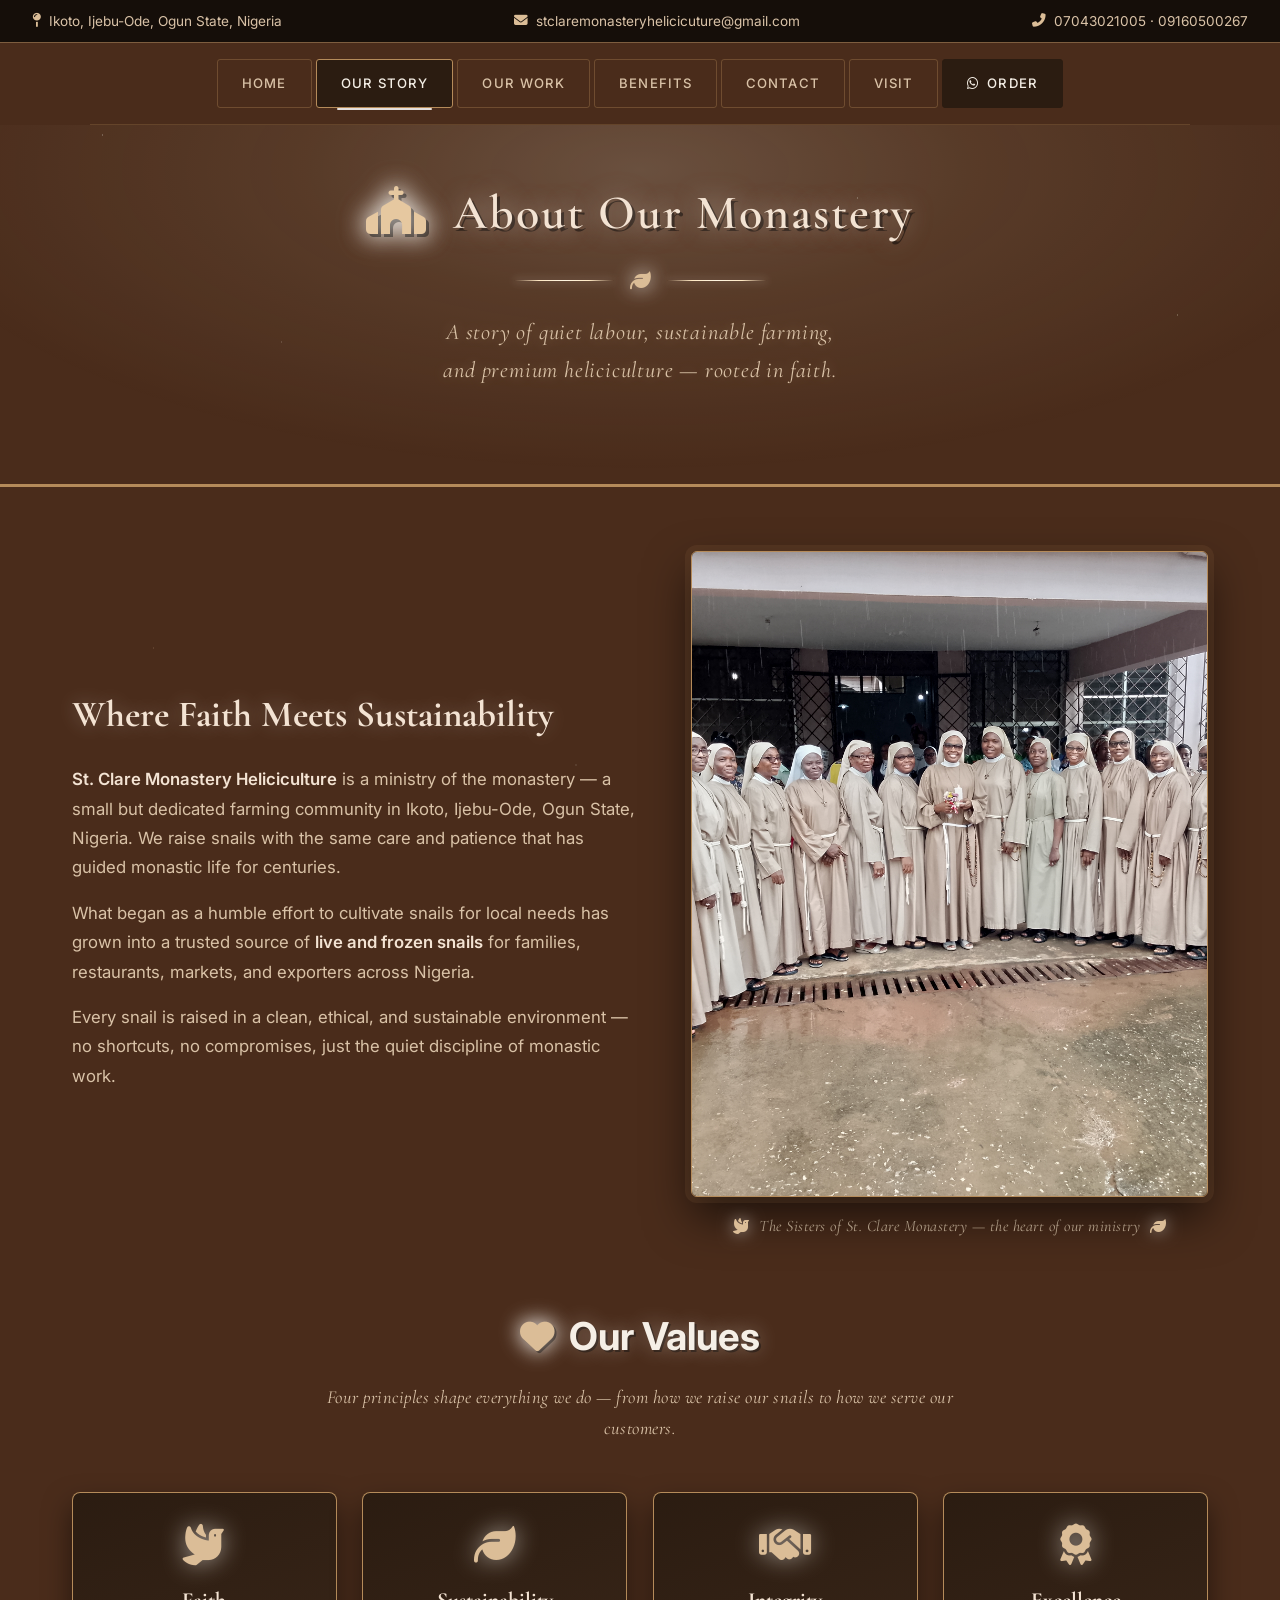
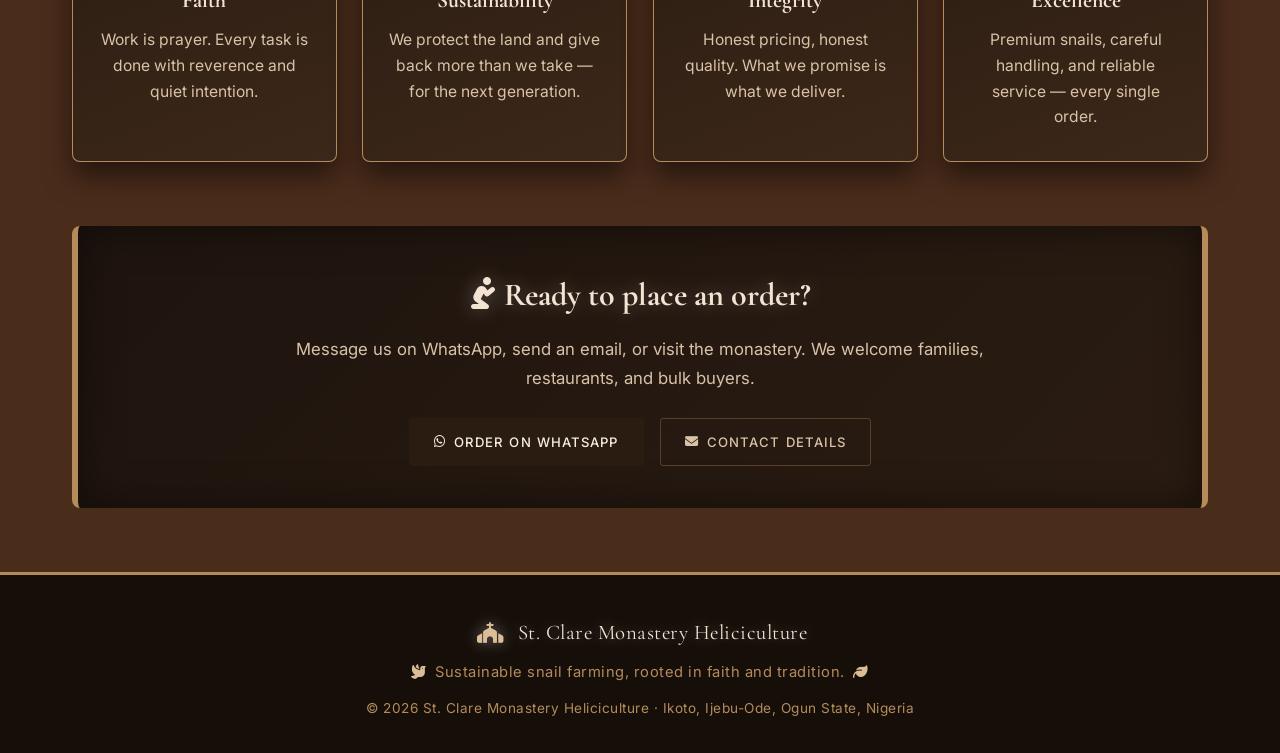
==== about.html @ e2cf2885 "about.html" ====
<!DOCTYPE html>
<html lang="en">
<head>
  <meta charset="UTF-8" />
  <meta name="viewport" content="width=device-width, initial-scale=1.0" />
  <meta name="description" content="About St. Clare Monastery Heliciculture — our story, mission, values, and sustainable snail farming in Ikoto, Ijebu-Ode, Nigeria." />
  <meta name="keywords" content="about St Clare Monastery, heliciculture story, snail farming Nigeria, sustainable snails, Ijebu-Ode" />
  <meta name="author" content="St. Clare Monastery Heliciculture" />
  <title>About Us | St. Clare Monastery Heliciculture</title>

  <link rel="preconnect" href="https://fonts.googleapis.com" />
  <link rel="preconnect" href="https://fonts.gstatic.com" crossorigin />
  <link href="https://fonts.googleapis.com/css2?family=Cormorant+Garamond:wght@400;500;600;700&family=Inter:wght@300;400;500;600&display=swap" rel="stylesheet" />
  <link rel="stylesheet" href="https://cdnjs.cloudflare.com/ajax/libs/font-awesome/6.5.1/css/all.min.css" />
  <link rel="icon" type="image/png" href="st. clare monastery heliciculture.png" />
  <link rel="stylesheet" href="style.css" />
</head>
<body>

  <div class="top-bar">
    <span><i class="fas fa-map-pin"></i> Ikoto, Ijebu-Ode, Ogun State, Nigeria</span>
    <span><i class="fas fa-envelope"></i> stclaremonasteryhelicicuture@gmail.com</span>
    <span><i class="fas fa-phone-alt"></i> 07043021005 · 09160500267</span>
  </div>

  <nav class="jesuit-nav" aria-label="Primary navigation">
    <a href="index.html" class="jesuit-btn">Home</a>
    <a href="about.html" class="jesuit-btn">Our Story</a>
    <a href="gallery.html" class="jesuit-btn">Our Work</a>
    <a href="benefits.html" class="jesuit-btn">Benefits</a>
    <a href="index.html#contact" class="jesuit-btn">Contact</a>
    <a href="index.html#location" class="jesuit-btn">Visit</a>
    <a href="https://wa.me/2347043021005?text=Hello%20St.%20Clare%20Monastery%2C%20I%20would%20like%20to%20order."
       class="jesuit-btn jesuit-btn-primary"
       target="_blank"
       rel="noopener noreferrer">
      <i class="fab fa-whatsapp"></i> Order
    </a>
  </nav>

  <header class="hero" style="padding: 3rem 2rem 3.5rem;">
    <h1 style="font-family: 'Cormorant Garamond', serif; font-size: clamp(2rem, 4.5vw, 3rem); font-weight: 600; letter-spacing: 2px; color: var(--cream-bright); text-shadow: 0 0 25px rgba(255, 253, 248, 0.5), 3px 3px 0 rgba(0,0,0,0.5); margin-bottom: 0.6rem;">
      <i class="fas fa-church" style="color: var(--gold-pale); margin-right: 12px; filter: drop-shadow(0 0 12px rgba(255,253,248,0.8));"></i>
      About Our Monastery
    </h1>

    <div class="hero-divider">
      <span class="line"></span>
      <i class="fas fa-leaf"></i>
      <span class="line"></span>
    </div>

    <p class="tagline">
      A story of quiet labour, sustainable farming,<br />
      and premium heliciculture — rooted in faith.
    </p>
  </header>

  <main class="container">

    <!-- ---------- INTRO WITH SISTERS PHOTO ---------- -->
    <section class="about-intro-section">
      <div>
        <h2 style="font-family: 'Cormorant Garamond', serif; font-size: clamp(1.7rem, 3vw, 2.3rem); color: var(--cream-bright); margin-bottom: 1.2rem; text-shadow: 0 0 20px rgba(255,253,248,0.3);">
          Where Faith Meets Sustainability
        </h2>

        <p style="font-size: 1.05rem; color: var(--cream-soft); margin-bottom: 1rem; line-height: 1.75;">
          <strong style="color: var(--cream-bright); font-weight: 600;">St. Clare Monastery Heliciculture</strong> is a ministry of the monastery — a small but dedicated farming community in Ikoto, Ijebu-Ode, Ogun State, Nigeria. We raise snails with the same care and patience that has guided monastic life for centuries.
        </p>

        <p style="font-size: 1.05rem; color: var(--cream-soft); margin-bottom: 1rem; line-height: 1.75;">
          What began as a humble effort to cultivate snails for local needs has grown into a trusted source of <strong style="color: var(--cream-bright); font-weight: 600;">live and frozen snails</strong> for families, restaurants, markets, and exporters across Nigeria.
        </p>

        <p style="font-size: 1.05rem; color: var(--cream-soft); margin-bottom: 1rem; line-height: 1.75;">
          Every snail is raised in a clean, ethical, and sustainable environment — no shortcuts, no compromises, just the quiet discipline of monastic work.
        </p>
      </div>

      <figure style="margin: 0;">
        <div class="sisters-portrait">
          <img
            src="picvalidityofsisters.jpg"
            alt="The Sisters of St. Clare Monastery Heliciculture"
            loading="lazy"
          />
        </div>

        <figcaption class="sisters-caption">
          <i class="fas fa-dove"></i>
          The Sisters of St. Clare Monastery — the heart of our ministry
          <i class="fas fa-leaf"></i>
        </figcaption>
      </figure>
    </section>

    <!-- ---------- VALUES ---------- -->
    <section>
      <h2 class="section-title"><i class="fas fa-heart"></i> Our Values</h2>
      <p class="section-subtitle">
        Four principles shape everything we do — from how we raise our snails to how we serve our customers.
      </p>

      <div class="about-values">
        <article class="value-card">
          <i class="fas fa-dove"></i>
          <h3>Faith</h3>
          <p>Work is prayer. Every task is done with reverence and quiet intention.</p>
        </article>

        <article class="value-card">
          <i class="fas fa-leaf"></i>
          <h3>Sustainability</h3>
          <p>We protect the land and give back more than we take — for the next generation.</p>
        </article>

        <article class="value-card">
          <i class="fas fa-handshake"></i>
          <h3>Integrity</h3>
          <p>Honest pricing, honest quality. What we promise is what we deliver.</p>
        </article>

        <article class="value-card">
          <i class="fas fa-award"></i>
          <h3>Excellence</h3>
          <p>Premium snails, careful handling, and reliable service — every single order.</p>
        </article>
      </div>
    </section>

    <!-- ---------- CLOSING BAND ---------- -->
    <section class="about-closing">
      <h2><i class="fas fa-pray"></i> Ready to place an order?</h2>
      <p>
        Message us on WhatsApp, send an email, or visit the monastery. We welcome families, restaurants, and bulk buyers.
      </p>

      <div class="btn-row">
        <a href="https://wa.me/2347043021005?text=Hello%20St.%20Clare%20Monastery%2C%20I%20would%20like%20to%20order."
           class="jesuit-btn jesuit-btn-primary"
           target="_blank"
           rel="noopener noreferrer">
          <i class="fab fa-whatsapp"></i> Order on WhatsApp
        </a>

        <a href="index.html#contact" class="jesuit-btn">
          <i class="fas fa-envelope"></i> Contact Details
        </a>
      </div>
    </section>

  </main>

  <footer class="footer">
    <div class="footer-brand">
      <i class="fas fa-church"></i> St. Clare Monastery Heliciculture
    </div>
    <p>
      <i class="fas fa-dove"></i>
      Sustainable snail farming, rooted in faith and tradition.
      <i class="fas fa-leaf"></i>
    </p>
    <p style="margin-top: 0.8rem; font-size: 0.85rem;">
      &copy; <span id="year"></span> St. Clare Monastery Heliciculture · Ikoto, Ijebu-Ode, Ogun State, Nigeria
    </p>
  </footer>

  <script src="script.js"></script>
</body>
</html>
---- style.css ----
/* =====================================================================
   ST. CLARE MONASTERY HELICICULTURE — STYLE.CSS
   Full stylesheet — V6 · Jesuit buttons + single-pattern logo glow
===================================================================== */

*,
*::before,
*::after {
  margin: 0;
  padding: 0;
  box-sizing: border-box;
}

:root {
  --brown-void:     #150e09;
  --brown-deepest:  #1e140e;
  --brown-deep:     #2b1c11;
  --brown-monastic: #4a2c1b;
  --brown-mid:      #3c281a;
  --brown-light:    #5e3a24;
  --brown-soft:     #7d5d3f;

  --gold-core:   #b58b5a;
  --gold-light:  #dbbd97;
  --gold-pale:   #e6c8a0;
  --gold-shine:  #ffe9c4;
  --gold-blaze:  #fff6e2;
  --gold-super:  #fffaf0;

  --cream:        #f5efe6;
  --cream-soft:   #d9c2a7;
  --cream-bright: #f3e3d3;

  --green-wa:       #1f3a1f;
  --green-wa-light: #b5e3b5;
}

html {
  scroll-behavior: smooth;
  background-color: var(--brown-monastic);
}

body {
  background-color: var(--brown-monastic);
  color: var(--cream);
  font-family: 'Inter', 'Segoe UI', system-ui, sans-serif;
  font-weight: 400;
  line-height: 1.7;
  min-height: 100vh;
  overflow-x: hidden;
  -webkit-font-smoothing: antialiased;
  position: relative;
}

/* =====================================================================
   1. BACKGROUND — STATIC
===================================================================== */
body::before {
  content: "";
  position: fixed;
  inset: 0;
  z-index: -3;
  pointer-events: none;
  background-color: var(--brown-monastic);
  background-image:
    radial-gradient(circle at 15% 20%, rgba(255, 250, 240, 0.10) 0%, transparent 42%),
    radial-gradient(circle at 85% 15%, rgba(255, 233, 196, 0.08) 0%, transparent 45%),
    radial-gradient(circle at 80% 85%, rgba(255, 250, 240, 0.09) 0%, transparent 45%),
    radial-gradient(circle at 20% 85%, rgba(230, 200, 160, 0.08) 0%, transparent 48%);
}

body::after {
  content: "";
  position: fixed;
  inset: 0;
  z-index: -2;
  pointer-events: none;
  background: radial-gradient(ellipse at 50% 25%, rgba(255, 246, 226, 0.10) 0%, transparent 55%);
}

.hero::before {
  content: "";
  position: fixed;
  inset: 0;
  z-index: -1;
  pointer-events: none;
  background-image:
    radial-gradient(1.5px 1.5px at 8% 15%,   rgba(255, 253, 248, 0.7) 0%, transparent 55%),
    radial-gradient(1.3px 1.3px at 22% 38%, rgba(255, 246, 226, 0.6) 0%, transparent 55%),
    radial-gradient(1.5px 1.5px at 67% 22%,  rgba(255, 253, 248, 0.7) 0%, transparent 55%),
    radial-gradient(1.3px 1.3px at 82% 68%, rgba(255, 233, 196, 0.6) 0%, transparent 55%),
    radial-gradient(1.5px 1.5px at 45% 85%,  rgba(255, 253, 248, 0.7) 0%, transparent 55%),
    radial-gradient(1.3px 1.3px at 12% 72%, rgba(230, 200, 160, 0.6) 0%, transparent 55%),
    radial-gradient(1.5px 1.5px at 92% 35%, rgba(255, 246, 226, 0.7) 0%, transparent 55%),
    radial-gradient(1.3px 1.3px at 55% 55%, rgba(255, 253, 248, 0.7) 0%, transparent 55%);
  opacity: 0.85;
}

/* =====================================================================
   2. HERO
===================================================================== */
.hero {
  position: relative;
  padding: 4rem 2rem 5.5rem;
  text-align: center;
  border-bottom: 3px solid var(--gold-core);
  overflow: hidden;
  z-index: 1;
  isolation: isolate;
}

.hero::after {
  content: "";
  position: absolute;
  inset: -25% -12% 0;
  z-index: -1;
  background: radial-gradient(
    ellipse at 50% 30%,
    rgba(255, 246, 226, 0.18) 0%,
    rgba(255, 233, 196, 0.08) 30%,
    transparent 68%
  );
  pointer-events: none;
}

/* =====================================================================
   3. LOGO — SINGLE SYNCHRONIZED HALO
===================================================================== */
.hero-logo-wrap {
  position: relative;
  width: 280px;
  height: 280px;
  margin: 0 auto 2.2rem;
  display: flex;
  align-items: center;
  justify-content: center;
  isolation: isolate;
}

.hero-logo-wrap::before {
  content: "";
  position: absolute;
  inset: -55%;
  border-radius: 50%;
  background:
    radial-gradient(circle,
      rgba(255, 253, 248, 0.55) 0%,
      rgba(255, 246, 226, 0.35) 15%,
      rgba(255, 233, 196, 0.22) 30%,
      rgba(230, 200, 160, 0.13) 45%,
      transparent 75%);
  filter: blur(18px);
  z-index: 0;
  pointer-events: none;
}

.hero-logo-wrap::after {
  content: "";
  position: absolute;
  inset: -70%;
  border-radius: 50%;
  background:
    repeating-conic-gradient(
      from 0deg at 50% 50%,
      rgba(255, 253, 248, 0.00) 0deg,
      rgba(255, 253, 248, 0.00) 18deg,
      rgba(255, 253, 248, 0.40) 20deg,
      rgba(255, 246, 226, 0.45) 22deg,
      rgba(255, 253, 248, 0.40) 24deg,
      rgba(255, 253, 248, 0.00) 26deg,
      rgba(255, 253, 248, 0.00) 44deg
    );
  filter: blur(5px);
  opacity: 0.9;
  z-index: 0;
  pointer-events: none;
  animation: smoothRotate 30s linear infinite;
  transform-origin: 50% 50%;
  will-change: transform;
}

@keyframes smoothRotate {
  from { transform: rotate(0deg); }
  to   { transform: rotate(360deg); }
}

.hero-logo-wrap .halo-outer {
  position: absolute;
  inset: -100%;
  border-radius: 50%;
  background:
    radial-gradient(circle,
      transparent 55%,
      rgba(255, 246, 226, 0.15) 65%,
      rgba(255, 233, 196, 0.10) 75%,
      transparent 90%);
  filter: blur(14px);
  z-index: 0;
  pointer-events: none;
}

.hero-logo {
  position: relative;
  z-index: 3;
  width: 200px;
  height: 200px;
  object-fit: contain;
  background: var(--cream);
  border-radius: 50%;
  padding: 0.9rem;
  border: 4px solid var(--gold-light);
  box-shadow:
    0 0 0 8px rgba(181, 139, 90, 0.28),
    0 0 35px 6px rgba(255, 253, 248, 0.75),
    0 0 80px 18px rgba(255, 246, 226, 0.55),
    0 0 150px 40px rgba(255, 233, 196, 0.38),
    0 0 240px 70px rgba(219, 189, 151, 0.25),
    0 22px 55px rgba(0, 0, 0, 0.7);
  transition: transform 0.5s ease, box-shadow 0.5s ease;
}

.hero-logo-wrap:hover .hero-logo {
  transform: scale(1.04);
  box-shadow:
    0 0 0 10px rgba(181, 139, 90, 0.38),
    0 0 50px 10px rgba(255, 253, 248, 0.9),
    0 0 110px 26px rgba(255, 246, 226, 0.7),
    0 0 190px 50px rgba(255, 233, 196, 0.5),
    0 0 300px 90px rgba(219, 189, 151, 0.32),
    0 26px 60px rgba(0, 0, 0, 0.75);
}

.hero-logo-wrap .sparkle {
  position: absolute;
  width: 7px;
  height: 7px;
  border-radius: 50%;
  background: var(--gold-super);
  box-shadow:
    0 0 12px 4px rgba(255, 253, 248, 0.9),
    0 0 26px 10px rgba(255, 246, 226, 0.6);
  z-index: 4;
  pointer-events: none;
}

.hero-logo-wrap .sparkle:nth-child(2) { top: 4%;  left: 10%;  width: 8px; height: 8px; }
.hero-logo-wrap .sparkle:nth-child(3) { top: 8%;  right: 8%;  width: 6px; height: 6px; }
.hero-logo-wrap .sparkle:nth-child(4) { bottom: 6%; left: 12%; width: 7px; height: 7px; }
.hero-logo-wrap .sparkle:nth-child(5) { bottom: 8%; right: 10%; width: 5px; height: 5px; }
.hero-logo-wrap .sparkle:nth-child(6) { top: 48%; left: -4%;  width: 5px; height: 5px; }
.hero-logo-wrap .sparkle:nth-child(7) { top: 48%; right: -4%; width: 6px; height: 6px; }

/* =====================================================================
   4. HERO TEXT
===================================================================== */
.hero h1 {
  position: relative;
  z-index: 3;
  font-family: 'Cormorant Garamond', 'Times New Roman', serif;
  font-size: clamp(2rem, 5vw, 3.4rem);
  font-weight: 600;
  letter-spacing: 2px;
  color: var(--cream-bright);
  text-shadow:
    0 0 25px rgba(255, 253, 248, 0.55),
    0 0 55px rgba(255, 233, 196, 0.35),
    3px 3px 0 rgba(0, 0, 0, 0.5);
  margin-bottom: 0.5rem;
}

.hero h1 i {
  color: var(--gold-pale);
  margin-right: 14px;
  filter: drop-shadow(0 0 12px rgba(255, 253, 248, 0.8));
}

.hero-divider {
  position: relative;
  z-index: 3;
  display: flex;
  align-items: center;
  justify-content: center;
  gap: 1rem;
  margin: 1rem 0 1.4rem;
  color: var(--gold-light);
}

.hero-divider .line {
  height: 1px;
  width: 100px;
  background: linear-gradient(to right, transparent, var(--gold-shine), var(--gold-blaze), var(--gold-shine), transparent);
  box-shadow: 0 0 8px rgba(255, 253, 248, 0.65);
}

.hero-divider i {
  font-size: 1.3rem;
  filter: drop-shadow(0 0 10px rgba(255, 253, 248, 0.9));
}

.hero .tagline {
  position: relative;
  z-index: 3;
  font-family: 'Cormorant Garamond', serif;
  font-style: italic;
  font-size: clamp(1.05rem, 2.3vw, 1.4rem);
  color: var(--cream-soft);
  max-width: 700px;
  margin: 0 auto 2.4rem;
  letter-spacing: 0.8px;
  text-shadow: 0 0 14px rgba(255, 233, 196, 0.3);
}

/* =====================================================================
   5. TOP BAR
===================================================================== */
.top-bar {
  background-color: var(--brown-void);
  border-bottom: 1px solid var(--brown-soft);
  padding: 0.6rem 2rem;
  font-size: 0.85rem;
  color: var(--cream-soft);
  display: flex;
  justify-content: space-between;
  flex-wrap: wrap;
  gap: 1rem;
  align-items: center;
  position: relative;
  z-index: 2;
}

.top-bar span { display: inline-flex; align-items: center; gap: 8px; }
.top-bar i    { color: var(--gold-light); }

/* =====================================================================
   6. JESUIT-STYLE NAVIGATION
===================================================================== */
.jesuit-nav {
  display: flex;
  flex-wrap: wrap;
  justify-content: center;
  gap: 4px;
  padding: 16px 20px;
  max-width: 1100px;
  margin: 0 auto;
  border-bottom: 1px solid rgba(181, 139, 90, 0.25);
  position: relative;
  z-index: 5;
}

.jesuit-btn {
  display: inline-flex;
  align-items: center;
  gap: 8px;
  padding: 12px 24px;
  font-family: 'Inter', 'Segoe UI', sans-serif;
  font-size: 0.82rem;
  font-weight: 500;
  letter-spacing: 1.1px;
  text-transform: uppercase;
  text-decoration: none;
  color: #d9c2a7;
  background: transparent;
  border: 1px solid rgba(181, 139, 90, 0.35);
  border-radius: 3px;
  cursor: pointer;
  transition: all 0.22s ease;
  position: relative;
}

.jesuit-btn:hover {
  color: #f5efe6;
  background: #2b1c11;
  border-color: #b58b5a;
}

.jesuit-btn:active {
  background: #1e140e;
}

.jesuit-btn-primary {
  color: #f5efe6;
  background: #2b1c11;
  border-color: #2b1c11;
}

.jesuit-btn-primary:hover {
  background: #4a2c1b;
  border-color: #b58b5a;
}

.jesuit-btn-primary::after {
  content: "";
  position: absolute;
  bottom: -3px;
  left: 20%;
  right: 20%;
  height: 2px;
  background: #ffffff;
  opacity: 0;
  transition: opacity 0.22s ease;
}

.jesuit-btn-primary:hover::after {
  opacity: 0.85;
}

/* ---- Active state (page you're currently on) ---- */
.jesuit-btn-active {
  color: #f5efe6 !important;
  background: #2b1c11 !important;
  border-color: #b58b5a !important;
  position: relative;
  animation: activeBrownPulse 2.8s ease-in-out infinite;
}

.jesuit-btn-active::after {
  content: "";
  position: absolute;
  bottom: -3px;
  left: 15%;
  right: 15%;
  height: 2px;
  background: #ffffff;
  opacity: 0.85;
  border-radius: 2px;
}

.jesuit-btn-active i {
  color: #ffe9c4;
  filter: drop-shadow(0 0 6px rgba(255, 246, 226, 0.8));
}

@keyframes activeBrownPulse {
  0%, 100% {
    box-shadow:
      0 0 0 0 rgba(181, 139, 90, 0.0),
      0 0 12px 2px rgba(181, 139, 90, 0.35);
  }
  50% {
    box-shadow:
      0 0 0 4px rgba(181, 139, 90, 0.08),
      0 0 22px 6px rgba(181, 139, 90, 0.55);
  }
}

/* ---- Click pulse ---- */
.jesuit-btn.nav-pulse,
.jesuit-btn-primary.nav-pulse {
  animation: clickBrownFlash 0.65s ease-out;
}

@keyframes clickBrownFlash {
  0% {
    box-shadow:
      0 0 0 0 rgba(181, 139, 90, 0.9),
      0 0 0 0 rgba(255, 233, 196, 0.7);
    background: #4a2c1b;
  }
  100% {
    box-shadow:
      0 0 0 14px rgba(181, 139, 90, 0),
      0 0 0 22px rgba(255, 233, 196, 0);
    background: #2b1c11;
  }
}

/* ---- Larger CTA button ---- */
.jesuit-cta {
  display: inline-flex;
  align-items: center;
  gap: 12px;
  padding: 15px 36px;
  font-family: 'Inter', sans-serif;
  font-size: 0.88rem;
  font-weight: 600;
  letter-spacing: 1.3px;
  text-transform: uppercase;
  text-decoration: none;
  color: #f5efe6;
  background: #2b1c11;
  border: 1px solid #7d5d3f;
  border-radius: 3px;
  cursor: pointer;
  transition: all 0.25s ease;
  position: relative;
}

.jesuit-cta::after {
  content: "";
  position: absolute;
  bottom: 0;
  left: 0;
  right: 0;
  height: 2px;
  background: #ffffff;
  opacity: 0;
  transition: opacity 0.25s ease;
}

.jesuit-cta:hover {
  background: #4a2c1b;
  border-color: #b58b5a;
}

.jesuit-cta:hover::after { opacity: 0.9; }

.jesuit-cta .cta-arrow {
  font-size: 0.75rem;
  opacity: 0.7;
  transition: transform 0.2s ease, opacity 0.2s ease;
}

.jesuit-cta:hover .cta-arrow {
  transform: translateX(4px);
  opacity: 1;
}

/* =====================================================================
   7. CONTAINER
===================================================================== */
.container {
  max-width: 1200px;
  margin: 0 auto;
  padding: 4rem 2rem;
  position: relative;
  z-index: 1;
}

.section-title {
  font-size: clamp(1.7rem, 3.5vw, 2.4rem);
  text-align: center;
  margin-bottom: 0.8rem;
  display: flex;
  align-items: center;
  justify-content: center;
  gap: 14px;
  text-shadow:
    0 0 20px rgba(255, 253, 248, 0.35),
    2px 2px 0 rgba(0, 0, 0, 0.45);
}

.section-title i {
  color: var(--gold-light);
  font-size: 0.9em;
  filter: drop-shadow(0 0 10px rgba(255, 253, 248, 0.7));
}

.section-subtitle {
  text-align: center;
  font-family: 'Cormorant Garamond', serif;
  font-style: italic;
  font-size: 1.15rem;
  color: var(--cream-soft);
  max-width: 650px;
  margin: 0 auto 3rem;
  letter-spacing: 0.5px;
}

/* =====================================================================
   8. SNAIL CARDS
===================================================================== */
.snail-gallery {
  display: grid;
  grid-template-columns: repeat(auto-fit, minmax(260px, 1fr));
  gap: 2rem;
  margin-bottom: 4rem;
}

.snail-card {
  background: linear-gradient(160deg, var(--brown-deep) 0%, var(--brown-mid) 100%);
  border-radius: 8px;
  padding: 2.5rem 2rem;
  text-align: center;
  box-shadow:
    0 15px 30px rgba(0, 0, 0, 0.5),
    inset 0 0 0 1px var(--gold-core);
  transition: transform 0.35s ease, box-shadow 0.35s ease;
}

.snail-card:hover {
  transform: translateY(-6px);
  box-shadow:
    0 22px 40px rgba(0, 0, 0, 0.6),
    inset 0 0 0 1px var(--gold-blaze),
    0 0 40px 8px rgba(255, 246, 226, 0.3);
}

.snail-card .card-icon {
  font-size: 4.2rem;
  color: var(--gold-light);
  margin-bottom: 1.4rem;
  display: inline-block;
  transition: transform 0.35s ease, color 0.35s ease, filter 0.35s ease;
  filter: drop-shadow(0 0 12px rgba(255, 253, 248, 0.5));
}

.snail-card:hover .card-icon {
  transform: scale(1.08);
  color: var(--gold-blaze);
  filter: drop-shadow(0 0 18px rgba(255, 253, 248, 0.9));
}

.snail-card h3 { font-size: 1.5rem; margin-bottom: 0.7rem; color: var(--cream-bright); }
.snail-card p  { font-size: 1rem; color: var(--cream-soft); line-height: 1.6; }

/* =====================================================================
   9. SERVICES
===================================================================== */
.services-highlight {
  background: linear-gradient(135deg, var(--brown-deep) 0%, #3a261a 100%);
  padding: 3rem 2.5rem;
  border-radius: 8px;
  margin-bottom: 4rem;
  border-left: 6px solid var(--gold-core);
  border-right: 6px solid var(--gold-core);
  box-shadow:
    inset 0 0 40px rgba(0, 0, 0, 0.55),
    0 0 40px 6px rgba(255, 233, 196, 0.1);
  display: grid;
  grid-template-columns: repeat(auto-fit, minmax(280px, 1fr));
  gap: 2rem;
}

.service-item {
  display: flex;
  align-items: flex-start;
  gap: 1.3rem;
  font-size: 1.1rem;
  color: var(--cream-soft);
}

.service-item i {
  font-size: 2.4rem;
  color: var(--gold-light);
  flex-shrink: 0;
  margin-top: 4px;
  filter: drop-shadow(0 0 10px rgba(255, 253, 248, 0.55));
}

.service-item strong {
  display: block;
  font-family: 'Cormorant Garamond', serif;
  font-size: 1.4rem;
  font-weight: 600;
  color: var(--cream-bright);
  margin-bottom: 0.3rem;
}

/* =====================================================================
   10. CONTACT
===================================================================== */
.contact-grid {
  display: grid;
  grid-template-columns: repeat(auto-fit, minmax(320px, 1fr));
  gap: 2rem;
  margin-bottom: 3.5rem;
}

.contact-card {
  background: linear-gradient(150deg, var(--brown-deep) 0%, #35231a 100%);
  border-radius: 8px;
  padding: 2.2rem 2rem;
  border: 1px solid var(--brown-soft);
  box-shadow: 0 12px 24px rgba(0, 0, 0, 0.45);
  transition: box-shadow 0.35s ease, transform 0.35s ease;
}

.contact-card:hover {
  transform: translateY(-3px);
  box-shadow:
    0 16px 32px rgba(0, 0, 0, 0.55),
    0 0 30px 5px rgba(255, 233, 196, 0.15);
}

.contact-card h3 {
  font-size: 1.55rem;
  border-bottom: 2px solid var(--gold-core);
  padding-bottom: 0.9rem;
  margin-bottom: 1.5rem;
  display: flex;
  align-items: center;
  gap: 12px;
}

.contact-card h3 i {
  color: var(--gold-light);
  font-size: 1.6rem;
  filter: drop-shadow(0 0 8px rgba(255, 253, 248, 0.55));
}

.contact-detail {
  display: flex;
  align-items: flex-start;
  gap: 14px;
  margin-bottom: 1.2rem;
  font-size: 1.02rem;
  color: var(--cream-soft);
  line-height: 1.55;
}

.contact-detail i {
  width: 26px;
  color: var(--gold-core);
  font-size: 1.15rem;
  margin-top: 4px;
  flex-shrink: 0;
}

.contact-detail a {
  color: var(--cream-soft);
  transition: color 0.2s ease;
  word-break: break-all;
}

.contact-detail a:hover {
  color: var(--gold-blaze);
  text-decoration: underline;
}

.whatsapp-chat-btn {
  background: var(--green-wa);
  border: 2px solid #7db87d;
  color: #e3f0e3;
  padding: 1rem 1.8rem;
  border-radius: 60px;
  font-size: 1.15rem;
  font-weight: 600;
  font-family: 'Inter', sans-serif;
  display: inline-flex;
  align-items: center;
  justify-content: center;
  gap: 14px;
  cursor: pointer;
  transition: all 0.3s ease;
  box-shadow: 0 8px 0 #0e1f0e;
  width: 100%;
  margin-top: 1rem;
  letter-spacing: 0.8px;
  text-decoration: none;
}

.whatsapp-chat-btn i { font-size: 1.7rem; color: var(--green-wa-light); }

.whatsapp-chat-btn:hover {
  background: #2b4f2b;
  border-color: var(--green-wa-light);
  transform: translateY(-2px);
  box-shadow:
    0 10px 0 #0e1f0e,
    0 0 30px 6px rgba(181, 227, 181, 0.5);
}

.whatsapp-chat-btn:active {
  transform: translateY(2px);
  box-shadow: 0 4px 0 #0e1f0e;
}

.whatsapp-numbers {
  display: flex;
  flex-direction: column;
  gap: 0.7rem;
  margin: 1.2rem 0 0.4rem;
  font-size: 1.08rem;
  font-weight: 500;
  color: var(--cream-soft);
}

.whatsapp-numbers i {
  color: #25D366;
  margin-right: 10px;
  font-size: 1.05rem;
}

.wa-note {
  font-size: 0.85rem;
  color: var(--gold-core);
  margin-top: 14px;
  display: flex;
  align-items: center;
  gap: 8px;
  font-style: italic;
}

/* =====================================================================
   11. LOCATION
===================================================================== */
.address-block {
  background: linear-gradient(135deg, var(--brown-void) 0%, #2a1c12 100%);
  border-radius: 8px;
  padding: 2.4rem 2.2rem;
  display: flex;
  flex-wrap: wrap;
  align-items: center;
  justify-content: space-between;
  gap: 1.8rem;
  border: 1px dashed var(--gold-core);
  margin-bottom: 2rem;
  box-shadow: 0 0 35px 4px rgba(255, 233, 196, 0.08);
}

.address-text {
  font-size: 1.12rem;
  color: var(--cream-soft);
  display: flex;
  align-items: center;
  gap: 16px;
  flex-wrap: wrap;
}

.address-text i {
  font-size: 2rem;
  color: var(--gold-light);
  flex-shrink: 0;
  filter: drop-shadow(0 0 10px rgba(255, 253, 248, 0.6));
}

.address-text strong { color: var(--cream-bright); font-weight: 600; }

.pobox {
  background: var(--brown-mid);
  padding: 0.7rem 1.5rem;
  border-radius: 40px;
  font-weight: 600;
  color: var(--cream-bright);
  border: 1px solid var(--gold-core);
  display: inline-flex;
  align-items: center;
  gap: 10px;
  font-size: 1rem;
  box-shadow: 0 0 18px 2px rgba(255, 233, 196, 0.2);
}

.pobox i { color: var(--gold-light); }

/* =====================================================================
   12. FOOTER
===================================================================== */
.footer {
  background: var(--brown-void);
  border-top: 3px solid var(--gold-core);
  padding: 2.5rem 2rem 2rem;
  text-align: center;
  color: var(--gold-core);
  font-size: 0.92rem;
  letter-spacing: 0.5px;
  position: relative;
  z-index: 1;
}

.footer .footer-brand {
  font-family: 'Cormorant Garamond', serif;
  font-size: 1.3rem;
  color: var(--cream-bright);
  margin-bottom: 0.6rem;
  display: flex;
  align-items: center;
  justify-content: center;
  gap: 10px;
  text-shadow: 0 0 15px rgba(255, 253, 248, 0.4);
}

.footer i  { color: var(--gold-light); margin: 0 4px; }
.footer p  { margin-top: 0.5rem; }

/* =====================================================================
   13. ABOUT PAGE — SISTERS PORTRAIT + VALUES + CLOSING
===================================================================== */
.about-intro-section {
  display: grid;
  grid-template-columns: 1.1fr 1fr;
  gap: 3.2rem;
  align-items: center;
  margin-bottom: 4rem;
}

.sisters-portrait {
  position: relative;
  aspect-ratio: 4 / 5;
  border-radius: 6px;
  overflow: hidden;
  isolation: isolate;
  background: linear-gradient(135deg, var(--brown-deep) 0%, var(--brown-void) 100%);
  border: 1px solid var(--gold-core);
  box-shadow:
    0 0 0 6px rgba(181, 139, 90, 0.10),
    0 20px 45px rgba(0, 0, 0, 0.6);
  transition: transform 0.5s ease, box-shadow 0.5s ease;
}

.sisters-portrait:hover {
  transform: translateY(-4px) scale(1.01);
  box-shadow:
    0 0 0 8px rgba(181, 139, 90, 0.15),
    0 26px 55px rgba(0, 0, 0, 0.7);
}

.sisters-portrait img {
  width: 100%;
  height: 100%;
  object-fit: cover;
  object-position: center;
  display: block;
  filter: brightness(0.98) contrast(1.03) saturate(1.02);
  transition: transform 0.7s ease, filter 0.5s ease;
}

.sisters-portrait:hover img {
  transform: scale(1.05);
  filter: brightness(1.02) contrast(1.05) saturate(1.06);
}

.sisters-caption {
  margin-top: 1rem;
  text-align: center;
  font-family: 'Cormorant Garamond', serif;
  font-style: italic;
  font-size: 1rem;
  color: var(--cream-soft);
  letter-spacing: 0.5px;
  display: flex;
  align-items: center;
  justify-content: center;
  gap: 10px;
}

.sisters-caption i {
  color: var(--gold-light);
  filter: drop-shadow(0 0 8px rgba(255, 253, 248, 0.6));
}

.about-values {
  display: grid;
  grid-template-columns: repeat(auto-fit, minmax(240px, 1fr));
  gap: 1.6rem;
  margin-bottom: 4rem;
}

.value-card {
  background: linear-gradient(160deg, var(--brown-deep) 0%, var(--brown-mid) 100%);
  border-radius: 8px;
  padding: 2rem 1.6rem;
  text-align: center;
  box-shadow:
    0 14px 28px rgba(0, 0, 0, 0.5),
    inset 0 0 0 1px var(--gold-core);
  transition: transform 0.32s ease, box-shadow 0.32s ease;
}

.value-card:hover {
  transform: translateY(-6px);
  box-shadow:
    0 22px 40px rgba(0, 0, 0, 0.6),
    inset 0 0 0 1px var(--gold-blaze),
    0 0 40px 8px rgba(255, 246, 226, 0.28);
}

.value-card i {
  font-size: 2.6rem;
  color: var(--gold-light);
  margin-bottom: 1rem;
  display: inline-block;
  filter: drop-shadow(0 0 12px rgba(255, 253, 248, 0.55));
}

.value-card h3 {
  font-family: 'Cormorant Garamond', serif;
  font-size: 1.35rem;
  color: var(--cream-bright);
  margin-bottom: 0.5rem;
}

.value-card p {
  font-size: 0.98rem;
  color: var(--cream-soft);
  line-height: 1.65;
}

.about-closing {
  background: linear-gradient(135deg, var(--brown-deepest) 0%, #2a1c12 100%);
  border-radius: 8px;
  padding: 2.6rem 2.2rem;
  border-left: 6px solid var(--gold-core);
  border-right: 6px solid var(--gold-core);
  text-align: center;
  box-shadow: inset 0 0 40px rgba(0, 0, 0, 0.5);
}

.about-closing h2 {
  font-family: 'Cormorant Garamond', serif;
  font-size: clamp(1.5rem, 3vw, 2rem);
  color: var(--cream-bright);
  margin-bottom: 0.8rem;
  text-shadow: 0 0 20px rgba(255, 253, 248, 0.3);
}

.about-closing p {
  font-size: 1.05rem;
  color: var(--cream-soft);
  max-width: 720px;
  margin: 0 auto 1.6rem;
  line-height: 1.7;
}

.about-closing .btn-row {
  display: flex;
  flex-wrap: wrap;
  gap: 1rem;
  justify-content: center;
}

/* =====================================================================
   14. PRODUCT GALLERY (Our Work page)
===================================================================== */
.product-gallery {
  display: grid;
  grid-template-columns: repeat(auto-fit, minmax(280px, 1fr));
  gap: 1.8rem;
  margin-bottom: 2rem;
}

.product-card {
  margin: 0;
  background: linear-gradient(160deg, var(--brown-deep) 0%, var(--brown-mid) 100%);
  border-radius: 6px;
  overflow: hidden;
  border: 1px solid var(--brown-soft);
  box-shadow: 0 10px 24px rgba(0, 0, 0, 0.5);
  transition: transform 0.3s ease, box-shadow 0.3s ease;
}

.product-card:hover {
  transform: translateY(-4px);
  box-shadow:
    0 18px 36px rgba(0, 0, 0, 0.6),
    0 0 30px 4px rgba(181, 139, 90, 0.28);
}

.product-card a {
  display: block;
  aspect-ratio: 4 / 3;
  overflow: hidden;
  background: #1e140e;
}

.product-card img {
  width: 100%;
  height: 100%;
  object-fit: cover;
  display: block;
  transition: transform 0.6s ease, filter 0.4s ease;
  filter: brightness(0.97) contrast(1.03);
}

.product-card:hover img {
  transform: scale(1.05);
  filter: brightness(1.02) contrast(1.05);
}

.product-card figcaption {
  padding: 0.9rem 1rem;
  text-align: center;
  font-family: 'Cormorant Garamond', serif;
  font-style: italic;
  font-size: 0.98rem;
  color: var(--cream-soft);
  border-top: 1px solid rgba(181, 139, 90, 0.25);
  letter-spacing: 0.4px;
}

/* =====================================================================
   15. RESPONSIVE
===================================================================== */
@media (max-width: 860px) {
  .about-intro-section {
    grid-template-columns: 1fr;
    gap: 2rem;
  }

  .sisters-portrait {
    max-width: 420px;
    margin: 0 auto;
  }
}

@media (max-width: 720px) {
  .top-bar {
    justify-content: center;
    text-align: center;
    font-size: 0.78rem;
    padding: 0.6rem 1rem;
  }

  .hero { padding: 2.5rem 1.2rem 3.5rem; }

  .hero-logo-wrap { width: 200px; height: 200px; }
  .hero-logo      { width: 150px; height: 150px; }

  .hero-logo-wrap::after      { inset: -55%; }
  .hero-logo-wrap .halo-outer { inset: -75%; }

  .container { padding: 2.8rem 1.2rem; }

  .jesuit-nav {
    padding: 12px 12px;
    gap: 3px;
  }

  .jesuit-btn {
    padding: 10px 16px;
    font-size: 0.72rem;
    letter-spacing: 0.8px;
  }

  .jesuit-cta {
    padding: 13px 28px;
    font-size: 0.8rem;
  }

  .services-highlight { padding: 2rem 1.5rem; }

  .address-block {
    padding: 1.8rem 1.4rem;
    text-align: center;
    justify-content: center;
  }

  .address-text {
    justify-content: center;
    text-align: center;
    font-size: 1rem;
  }
}

/* =====================================================================
   16. ACCESSIBILITY
===================================================================== */
@media (prefers-reduced-motion: reduce) {
  .hero-logo-wrap::after,
  .jesuit-btn-active {
    animation: none;
  }
   }
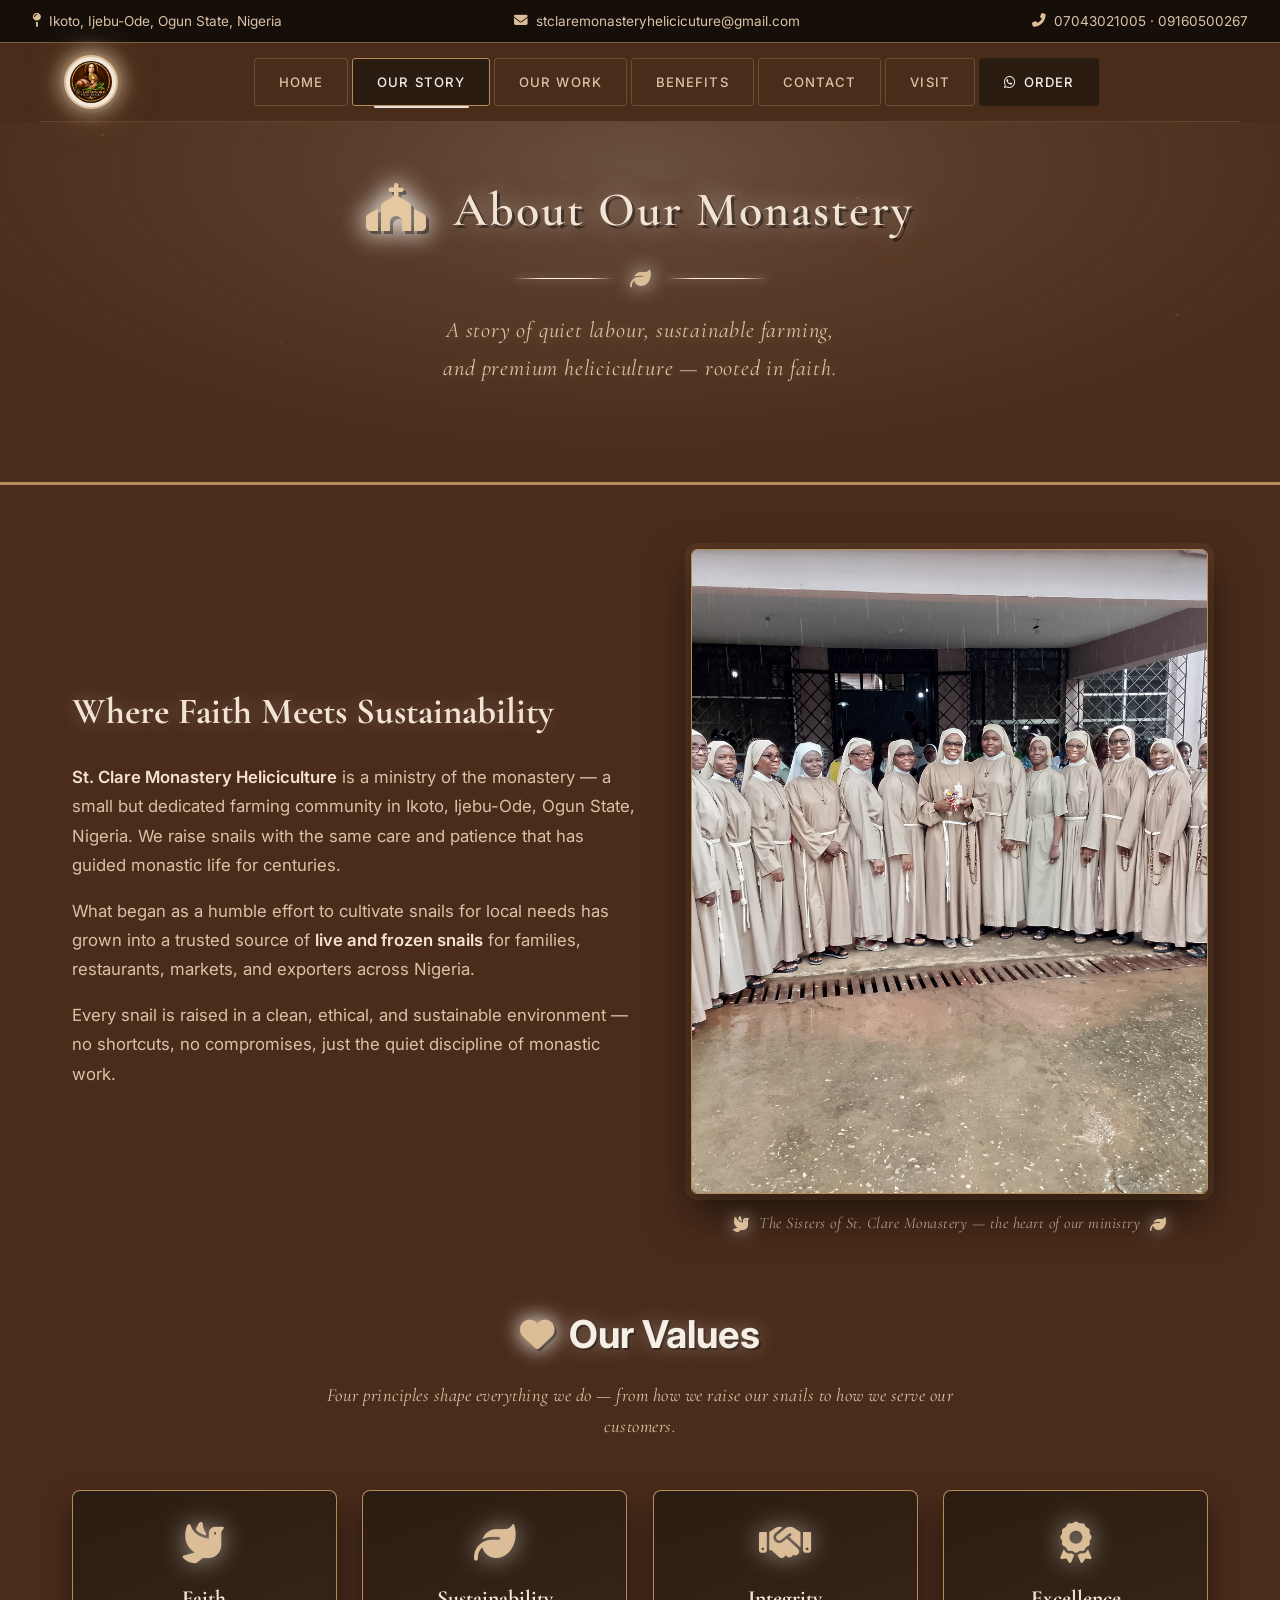
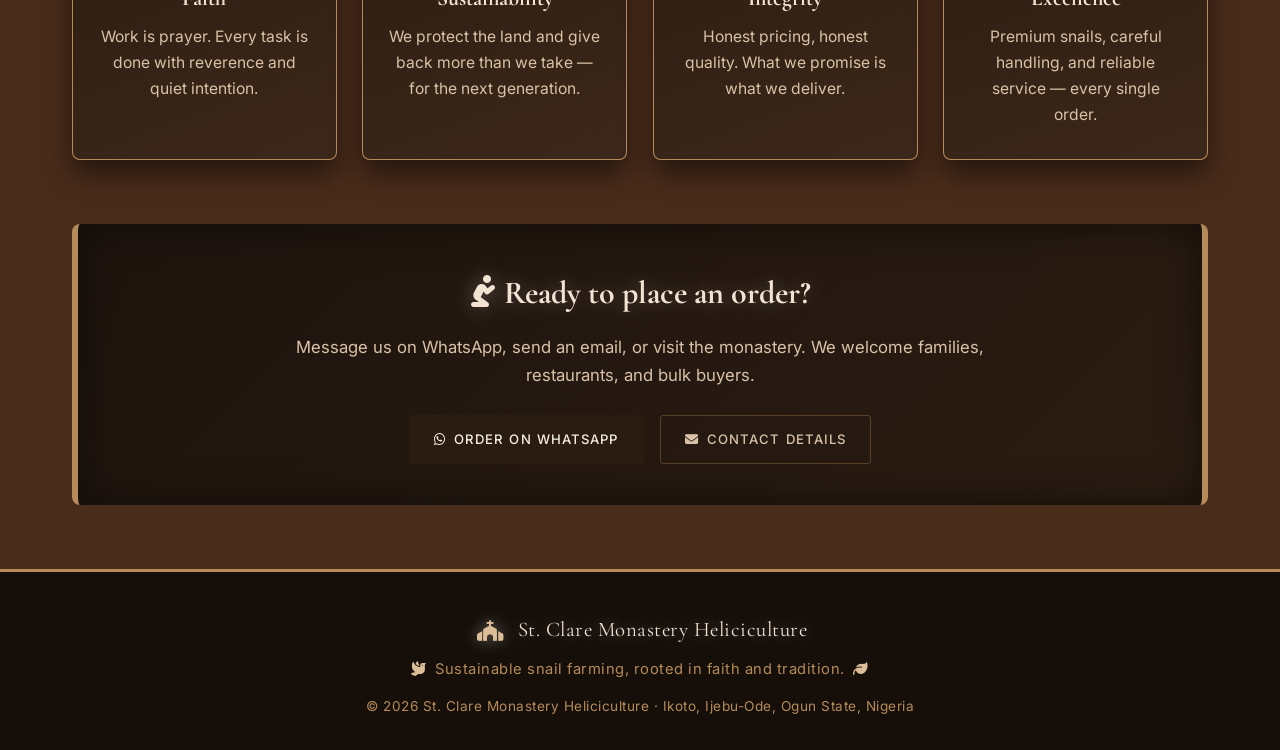
==== commit 4907ba8d: "about.html" ====
--- a/about.html
+++ b/about.html
@@ -24,18 +24,26 @@
   </div>
 
   <nav class="jesuit-nav" aria-label="Primary navigation">
-    <a href="index.html" class="jesuit-btn">Home</a>
-    <a href="about.html" class="jesuit-btn">Our Story</a>
-    <a href="gallery.html" class="jesuit-btn">Our Work</a>
-    <a href="benefits.html" class="jesuit-btn">Benefits</a>
-    <a href="index.html#contact" class="jesuit-btn">Contact</a>
-    <a href="index.html#location" class="jesuit-btn">Visit</a>
-    <a href="https://wa.me/2347043021005?text=Hello%20St.%20Clare%20Monastery%2C%20I%20would%20like%20to%20order."
-       class="jesuit-btn jesuit-btn-primary"
-       target="_blank"
-       rel="noopener noreferrer">
-      <i class="fab fa-whatsapp"></i> Order
+
+    <a href="index.html" class="nav-logo-badge" aria-label="St. Clare Monastery — Home">
+      <img src="st. clare monastery heliciculture.png" alt="St. Clare Monastery Logo" />
     </a>
+
+    <div class="nav-links">
+      <a href="index.html" class="jesuit-btn">Home</a>
+      <a href="about.html" class="jesuit-btn">Our Story</a>
+      <a href="gallery.html" class="jesuit-btn">Our Work</a>
+      <a href="benefits.html" class="jesuit-btn">Benefits</a>
+      <a href="index.html#contact" class="jesuit-btn">Contact</a>
+      <a href="index.html#location" class="jesuit-btn">Visit</a>
+      <a href="https://wa.me/2347043021005?text=Hello%20St.%20Clare%20Monastery%2C%20I%20would%20like%20to%20order."
+         class="jesuit-btn jesuit-btn-primary"
+         target="_blank"
+         rel="noopener noreferrer">
+        <i class="fab fa-whatsapp"></i> Order
+      </a>
+    </div>
+
   </nav>
 
   <header class="hero" style="padding: 3rem 2rem 3.5rem;">
@@ -58,7 +66,6 @@
 
   <main class="container">
 
-    <!-- ---------- INTRO WITH SISTERS PHOTO ---------- -->
     <section class="about-intro-section">
       <div>
         <h2 style="font-family: 'Cormorant Garamond', serif; font-size: clamp(1.7rem, 3vw, 2.3rem); color: var(--cream-bright); margin-bottom: 1.2rem; text-shadow: 0 0 20px rgba(255,253,248,0.3);">
@@ -95,7 +102,6 @@
       </figure>
     </section>
 
-    <!-- ---------- VALUES ---------- -->
     <section>
       <h2 class="section-title"><i class="fas fa-heart"></i> Our Values</h2>
       <p class="section-subtitle">
@@ -129,7 +135,6 @@
       </div>
     </section>
 
-    <!-- ---------- CLOSING BAND ---------- -->
     <section class="about-closing">
       <h2><i class="fas fa-pray"></i> Ready to place an order?</h2>
       <p>
--- a/style.css
+++ b/style.css
@@ -1140,3 +1140,119 @@
     animation: none;
   }
    }
+/* =====================================================================
+   MINI LOGO BADGE — top-left of nav with soft glow halo
+===================================================================== */
+
+/* The nav becomes a flex row: logo on the left, buttons on the right */
+.jesuit-nav {
+  display: flex;
+  flex-wrap: wrap;
+  align-items: center;
+  justify-content: space-between;
+  gap: 1.2rem;
+  padding: 12px 24px;
+  max-width: 1200px;
+  margin: 0 auto;
+  border-bottom: 1px solid rgba(181, 139, 90, 0.25);
+  position: relative;
+  z-index: 5;
+}
+
+/* Wrapper for all the buttons */
+.nav-links {
+  display: flex;
+  flex-wrap: wrap;
+  align-items: center;
+  justify-content: center;
+  gap: 4px;
+  flex: 1 1 auto;
+}
+
+/* ---- Mini Logo Badge ---- */
+.nav-logo-badge {
+  position: relative;
+  display: inline-flex;
+  align-items: center;
+  justify-content: center;
+  width: 54px;
+  height: 54px;
+  border-radius: 50%;
+  background: var(--cream);
+  padding: 4px;
+  border: 2px solid var(--gold-light);
+  box-shadow:
+    0 0 0 4px rgba(181, 139, 90, 0.15),
+    0 0 18px 4px rgba(255, 246, 226, 0.45),
+    0 0 36px 8px rgba(181, 139, 90, 0.25),
+    0 4px 12px rgba(0, 0, 0, 0.5);
+  text-decoration: none;
+  flex-shrink: 0;
+  transition: transform 0.35s ease, box-shadow 0.35s ease;
+  isolation: isolate;
+}
+
+/* Soft rotating light halo behind the badge */
+.nav-logo-badge::before {
+  content: "";
+  position: absolute;
+  inset: -18%;
+  border-radius: 50%;
+  background:
+    radial-gradient(circle,
+      rgba(255, 253, 248, 0.55) 0%,
+      rgba(255, 233, 196, 0.30) 30%,
+      rgba(181, 139, 90, 0.15) 55%,
+      transparent 80%);
+  filter: blur(8px);
+  z-index: -1;
+  pointer-events: none;
+}
+
+.nav-logo-badge img {
+  width: 100%;
+  height: 100%;
+  object-fit: contain;
+  border-radius: 50%;
+  display: block;
+  transition: transform 0.4s ease;
+}
+
+/* Hover: lift + brighter glow */
+.nav-logo-badge:hover {
+  transform: scale(1.06);
+  box-shadow:
+    0 0 0 6px rgba(181, 139, 90, 0.22),
+    0 0 26px 6px rgba(255, 253, 248, 0.7),
+    0 0 52px 14px rgba(255, 233, 196, 0.45),
+    0 6px 16px rgba(0, 0, 0, 0.55);
+}
+
+.nav-logo-badge:hover img {
+  transform: scale(1.05);
+}
+
+/* ---- Responsive: stack on small screens ---- */
+@media (max-width: 860px) {
+  .jesuit-nav {
+    justify-content: center;
+    padding: 12px 14px;
+  }
+
+  .nav-logo-badge {
+    width: 46px;
+    height: 46px;
+  }
+
+  .nav-links {
+    justify-content: center;
+    width: 100%;
+  }
+}
+
+@media (max-width: 480px) {
+  .nav-logo-badge {
+    width: 42px;
+    height: 42px;
+  }
+}
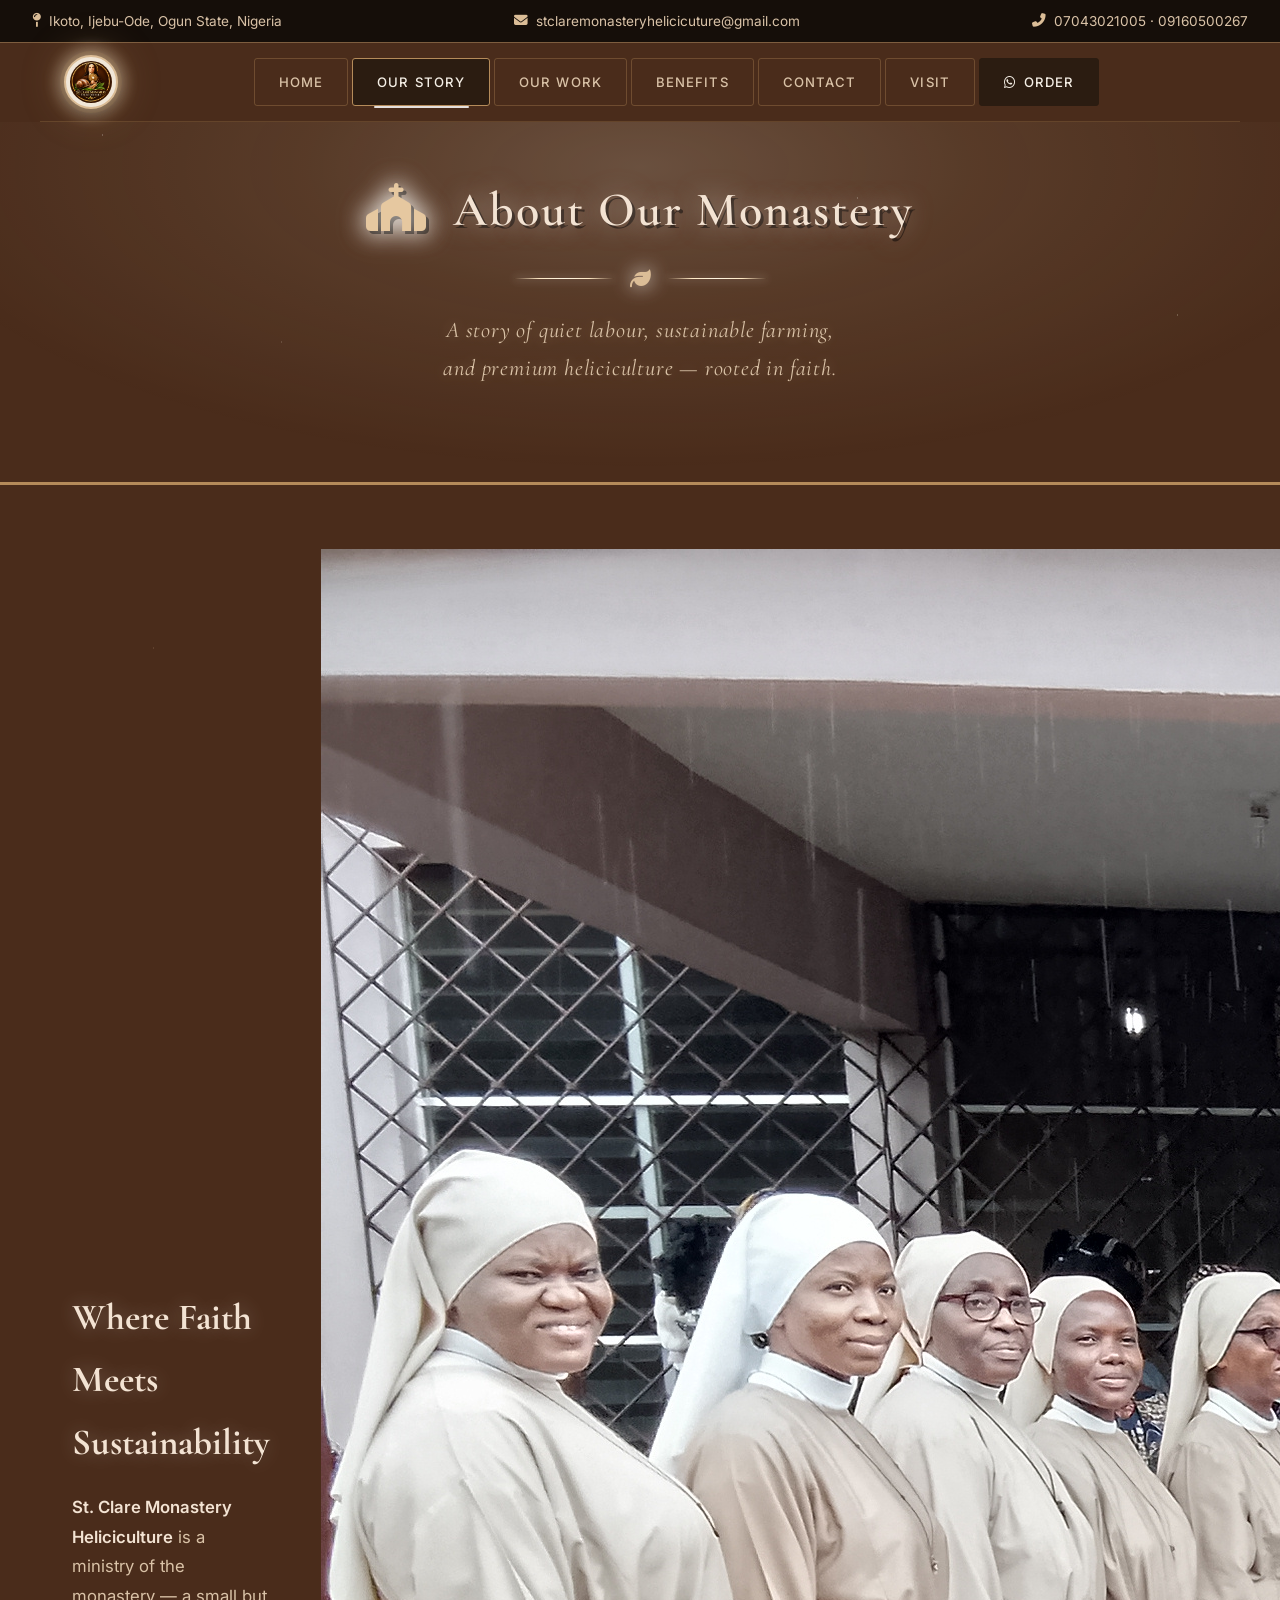
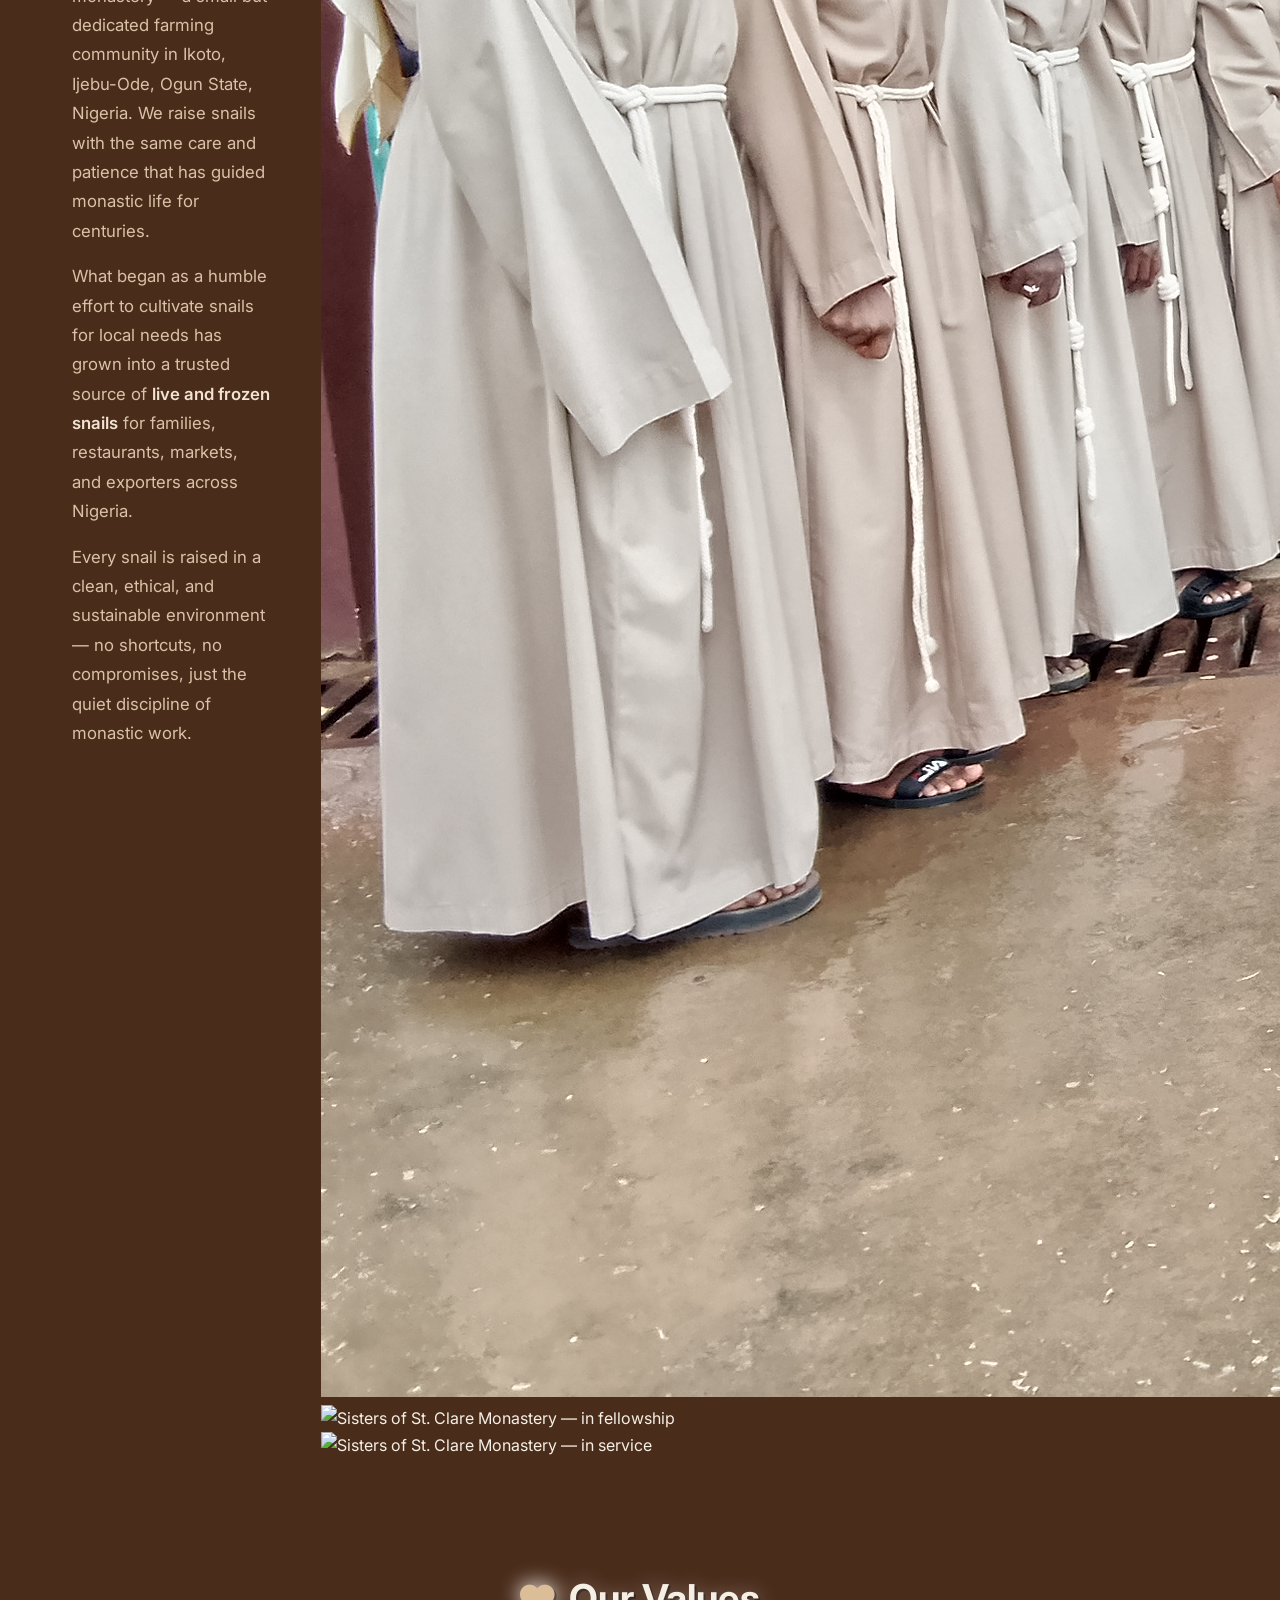
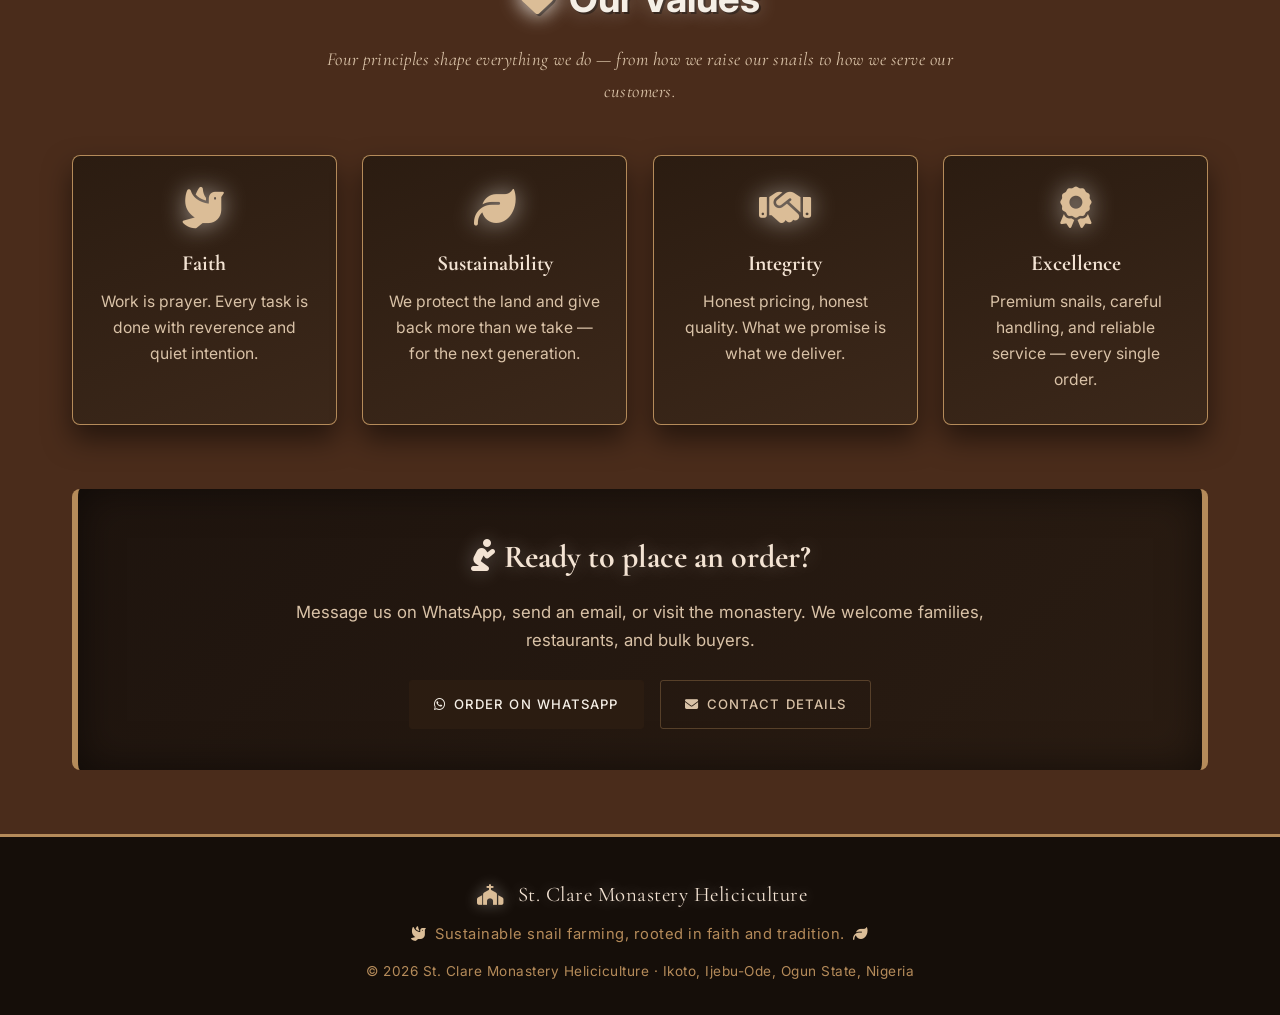
==== commit d343fed3: "about.html" ====
--- a/about.html
+++ b/about.html
@@ -23,6 +23,7 @@
     <span><i class="fas fa-phone-alt"></i> 07043021005 · 09160500267</span>
   </div>
 
+  <!-- ==================== JESUIT-STYLE NAVIGATION + MINI LOGO ==================== -->
   <nav class="jesuit-nav" aria-label="Primary navigation">
 
     <a href="index.html" class="nav-logo-badge" aria-label="St. Clare Monastery — Home">
@@ -66,6 +67,7 @@
 
   <main class="container">
 
+    <!-- ---------- INTRO WITH SISTERS SLIDESHOW ---------- -->
     <section class="about-intro-section">
       <div>
         <h2 style="font-family: 'Cormorant Garamond', serif; font-size: clamp(1.7rem, 3vw, 2.3rem); color: var(--cream-bright); margin-bottom: 1.2rem; text-shadow: 0 0 20px rgba(255,253,248,0.3);">
@@ -85,13 +87,29 @@
         </p>
       </div>
 
+      <!-- SISTERS SLIDESHOW -->
       <figure style="margin: 0;">
-        <div class="sisters-portrait">
-          <img
-            src="picvalidityofsisters.jpg"
-            alt="The Sisters of St. Clare Monastery Heliciculture"
-            loading="lazy"
-          />
+        <div class="sisters-slideshow" id="sistersSlideshow">
+
+          <div class="slide is-active">
+            <img src="picvalidityofsisters.jpg" alt="The Sisters of St. Clare Monastery" loading="lazy" />
+          </div>
+
+          <div class="slide">
+            <img src="sisters bond1.jpg" alt="Sisters of St. Clare Monastery — in fellowship" loading="lazy" />
+          </div>
+
+          <div class="slide">
+            <img src="sisters bond2.jpg" alt="Sisters of St. Clare Monastery — in service" loading="lazy" />
+          </div>
+
+          <!-- Slide indicator dots -->
+          <div class="slide-dots" aria-hidden="true">
+            <span class="dot is-active"></span>
+            <span class="dot"></span>
+            <span class="dot"></span>
+          </div>
+
         </div>
 
         <figcaption class="sisters-caption">
@@ -102,6 +120,7 @@
       </figure>
     </section>
 
+    <!-- ---------- VALUES ---------- -->
     <section>
       <h2 class="section-title"><i class="fas fa-heart"></i> Our Values</h2>
       <p class="section-subtitle">
@@ -135,6 +154,7 @@
       </div>
     </section>
 
+    <!-- ---------- CLOSING BAND ---------- -->
     <section class="about-closing">
       <h2><i class="fas fa-pray"></i> Ready to place an order?</h2>
       <p>
--- a/style.css
+++ b/style.css
@@ -1256,3 +1256,114 @@
     height: 42px;
   }
 }
+/* =====================================================================
+   MINI LOGO BADGE — top-left of nav with soft glow halo
+===================================================================== */
+
+.jesuit-nav {
+  display: flex;
+  flex-wrap: wrap;
+  align-items: center;
+  justify-content: space-between;
+  gap: 1.2rem;
+  padding: 12px 24px;
+  max-width: 1200px;
+  margin: 0 auto;
+  border-bottom: 1px solid rgba(181, 139, 90, 0.25);
+  position: relative;
+  z-index: 5;
+}
+
+.nav-links {
+  display: flex;
+  flex-wrap: wrap;
+  align-items: center;
+  justify-content: center;
+  gap: 4px;
+  flex: 1 1 auto;
+}
+
+/* ---- Mini Logo Badge ---- */
+.nav-logo-badge {
+  position: relative;
+  display: inline-flex;
+  align-items: center;
+  justify-content: center;
+  width: 54px;
+  height: 54px;
+  border-radius: 50%;
+  background: var(--cream);
+  padding: 4px;
+  border: 2px solid var(--gold-light);
+  box-shadow:
+    0 0 0 4px rgba(181, 139, 90, 0.15),
+    0 0 18px 4px rgba(255, 246, 226, 0.45),
+    0 0 36px 8px rgba(181, 139, 90, 0.25),
+    0 4px 12px rgba(0, 0, 0, 0.5);
+  text-decoration: none;
+  flex-shrink: 0;
+  transition: transform 0.35s ease, box-shadow 0.35s ease;
+  isolation: isolate;
+}
+
+.nav-logo-badge::before {
+  content: "";
+  position: absolute;
+  inset: -18%;
+  border-radius: 50%;
+  background:
+    radial-gradient(circle,
+      rgba(255, 253, 248, 0.55) 0%,
+      rgba(255, 233, 196, 0.30) 30%,
+      rgba(181, 139, 90, 0.15) 55%,
+      transparent 80%);
+  filter: blur(8px);
+  z-index: -1;
+  pointer-events: none;
+}
+
+.nav-logo-badge img {
+  width: 100%;
+  height: 100%;
+  object-fit: contain;
+  border-radius: 50%;
+  display: block;
+  transition: transform 0.4s ease;
+}
+
+.nav-logo-badge:hover {
+  transform: scale(1.06);
+  box-shadow:
+    0 0 0 6px rgba(181, 139, 90, 0.22),
+    0 0 26px 6px rgba(255, 253, 248, 0.7),
+    0 0 52px 14px rgba(255, 233, 196, 0.45),
+    0 6px 16px rgba(0, 0, 0, 0.55);
+}
+
+.nav-logo-badge:hover img {
+  transform: scale(1.05);
+}
+
+@media (max-width: 860px) {
+  .jesuit-nav {
+    justify-content: center;
+    padding: 12px 14px;
+  }
+
+  .nav-logo-badge {
+    width: 46px;
+    height: 46px;
+  }
+
+  .nav-links {
+    justify-content: center;
+    width: 100%;
+  }
+}
+
+@media (max-width: 480px) {
+  .nav-logo-badge {
+    width: 42px;
+    height: 42px;
+  }
+}
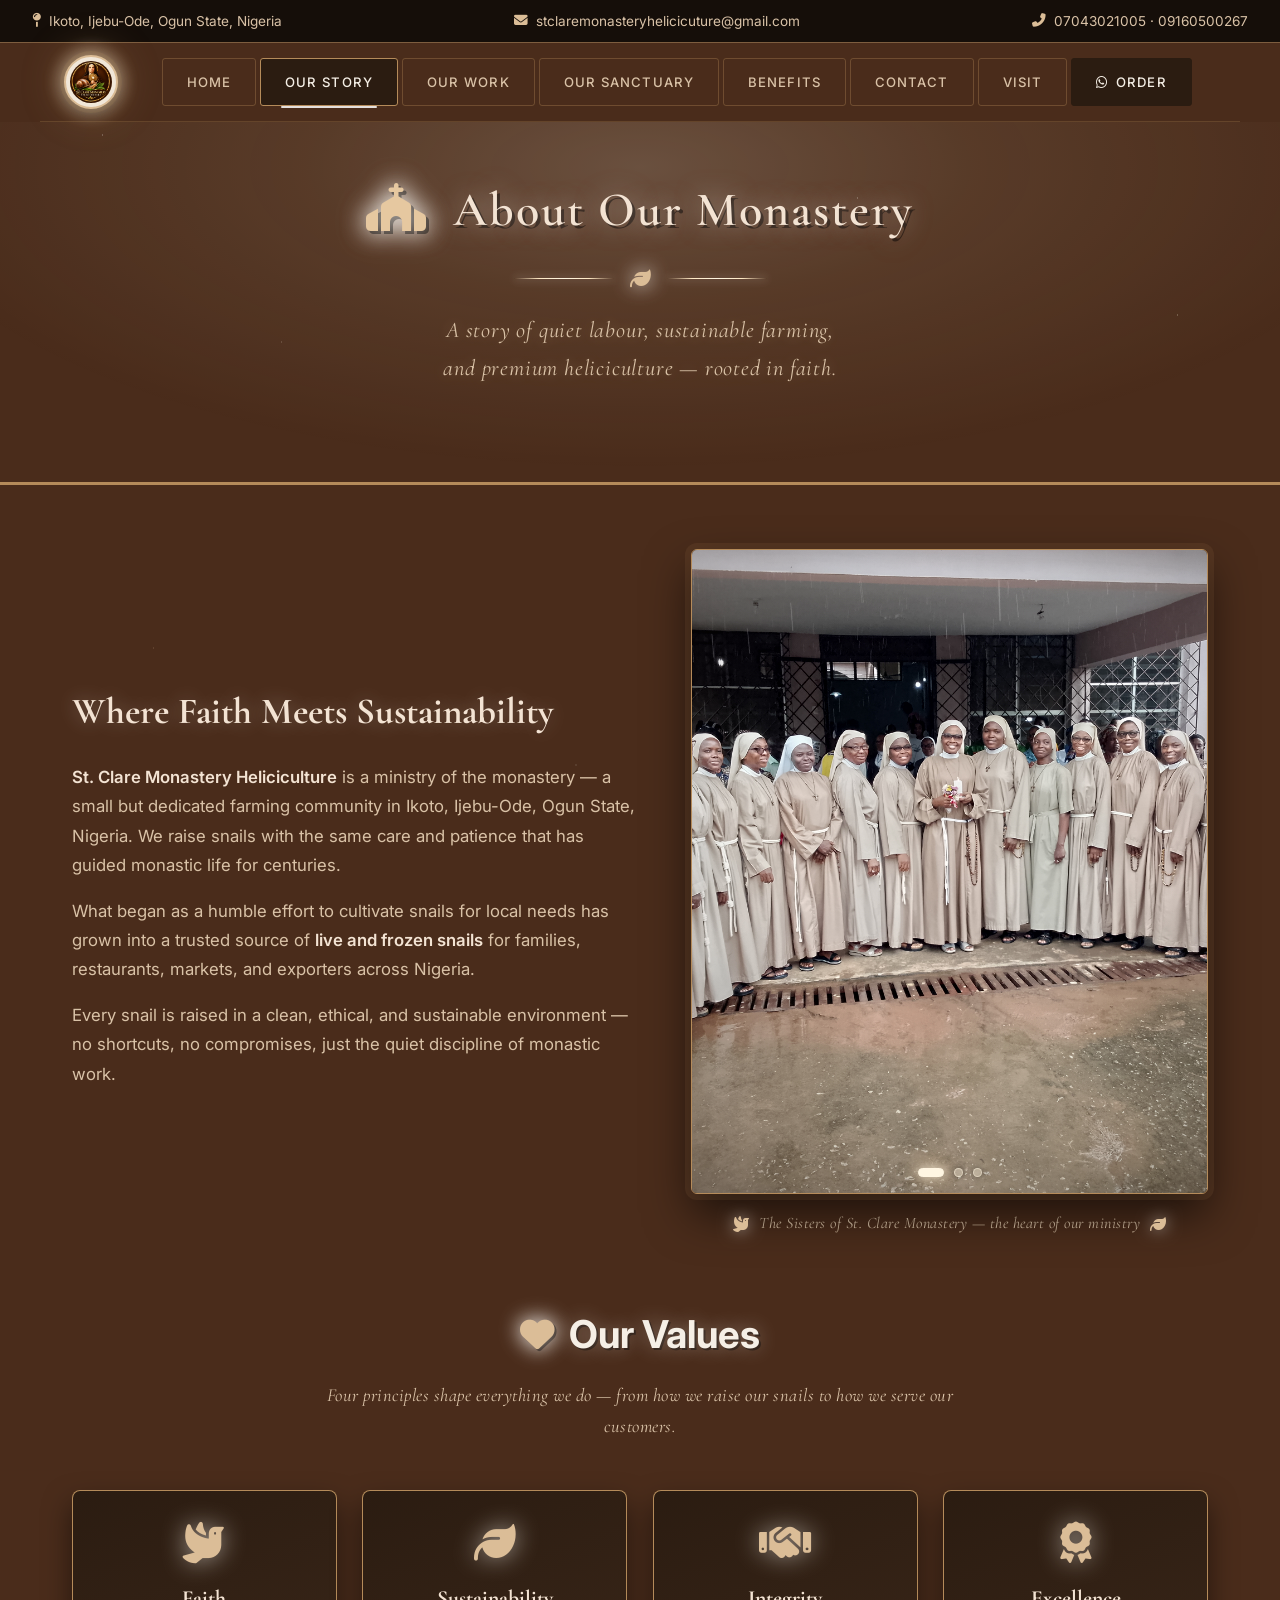
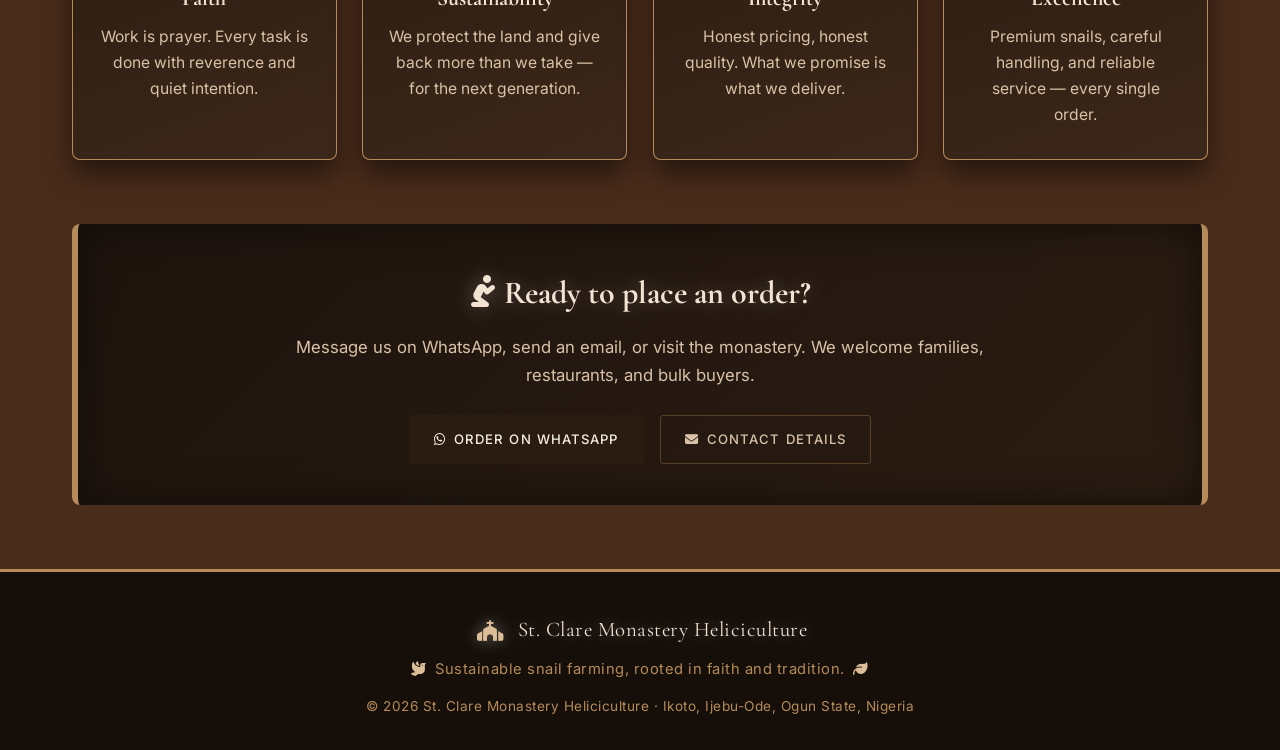
==== commit 14fd18de: "about.html" ====
--- a/about.html
+++ b/about.html
@@ -34,6 +34,7 @@
       <a href="index.html" class="jesuit-btn">Home</a>
       <a href="about.html" class="jesuit-btn">Our Story</a>
       <a href="gallery.html" class="jesuit-btn">Our Work</a>
+      <a href="sanctuary.html" class="jesuit-btn">Our Sanctuary</a>
       <a href="benefits.html" class="jesuit-btn">Benefits</a>
       <a href="index.html#contact" class="jesuit-btn">Contact</a>
       <a href="index.html#location" class="jesuit-btn">Visit</a>
--- a/style.css
+++ b/style.css
@@ -1367,3 +1367,150 @@
     height: 42px;
   }
 }
+/* =====================================================================
+   SISTERS SLIDESHOW — 3 images, 5-second auto-rotate, fade transitions
+===================================================================== */
+.sisters-slideshow {
+  position: relative;
+  aspect-ratio: 4 / 5;
+  border-radius: 6px;
+  overflow: hidden;
+  isolation: isolate;
+  background: linear-gradient(135deg, var(--brown-deep) 0%, var(--brown-void) 100%);
+  border: 1px solid var(--gold-core);
+  box-shadow:
+    0 0 0 6px rgba(181, 139, 90, 0.10),
+    0 20px 45px rgba(0, 0, 0, 0.6);
+  transition: transform 0.5s ease, box-shadow 0.5s ease;
+}
+
+.sisters-slideshow:hover {
+  transform: translateY(-4px) scale(1.01);
+  box-shadow:
+    0 0 0 8px rgba(181, 139, 90, 0.15),
+    0 26px 55px rgba(0, 0, 0, 0.7);
+}
+
+/* Each slide layer — stacked, fades in/out */
+.sisters-slideshow .slide {
+  position: absolute;
+  inset: 0;
+  opacity: 0;
+  transition: opacity 1.4s ease-in-out;
+  z-index: 1;
+}
+
+.sisters-slideshow .slide.is-active {
+  opacity: 1;
+  z-index: 2;
+}
+
+.sisters-slideshow .slide img {
+  width: 100%;
+  height: 100%;
+  object-fit: cover;
+  object-position: center;
+  display: block;
+  filter: brightness(0.98) contrast(1.03) saturate(1.02);
+  transition: transform 6s ease;
+}
+
+/* Slow, gentle Ken Burns zoom on the active slide */
+.sisters-slideshow .slide.is-active img {
+  transform: scale(1.06);
+}
+
+/* Warm vignette over the whole slideshow */
+.sisters-slideshow::after {
+  content: "";
+  position: absolute;
+  inset: 0;
+  pointer-events: none;
+  background:
+    radial-gradient(circle at 50% 40%,
+      transparent 45%,
+      rgba(30, 20, 14, 0.22) 80%,
+      rgba(30, 20, 14, 0.45) 100%);
+  z-index: 3;
+}
+
+/* ---- Slide indicator dots ---- */
+.slide-dots {
+  position: absolute;
+  bottom: 16px;
+  left: 0;
+  right: 0;
+  display: flex;
+  justify-content: center;
+  gap: 10px;
+  z-index: 4;
+  pointer-events: none;
+}
+
+.slide-dots .dot {
+  width: 9px;
+  height: 9px;
+  border-radius: 50%;
+  background: rgba(255, 246, 226, 0.35);
+  border: 1px solid rgba(255, 246, 226, 0.5);
+  transition: all 0.4s ease;
+  box-shadow: 0 0 6px rgba(0, 0, 0, 0.4);
+}
+
+.slide-dots .dot.is-active {
+  background: var(--gold-blaze);
+  border-color: var(--gold-blaze);
+  width: 26px;
+  border-radius: 10px;
+  box-shadow:
+    0 0 12px 2px rgba(255, 246, 226, 0.7),
+    0 0 20px 4px rgba(181, 139, 90, 0.5);
+}
+
+/* Keep the existing sisters-caption */
+.sisters-caption {
+  margin-top: 1rem;
+  text-align: center;
+  font-family: 'Cormorant Garamond', serif;
+  font-style: italic;
+  font-size: 1rem;
+  color: var(--cream-soft);
+  letter-spacing: 0.5px;
+  display: flex;
+  align-items: center;
+  justify-content: center;
+  gap: 10px;
+}
+
+.sisters-caption i {
+  color: var(--gold-light);
+  filter: drop-shadow(0 0 8px rgba(255, 253, 248, 0.6));
+}
+
+/* Remove the old single-image rule (no longer used) */
+.sisters-portrait { display: none; }
+
+/* Reduced motion — kill the transitions */
+@media (prefers-reduced-motion: reduce) {
+  .sisters-slideshow .slide {
+    transition: none;
+  }
+  .sisters-slideshow .slide.is-active img {
+    transform: scale(1);
+  }
+}
+/* =====================================================================
+   SANCTUARY PAGE — SUPPORTING STYLES
+   (Video gallery styles live in sanctuary.html; these are shared helpers)
+===================================================================== */
+
+/* Smooth, warm video playback feel */
+.video-card video::-webkit-media-controls-panel {
+  background-image: linear-gradient(transparent, rgba(30, 20, 14, 0.85));
+}
+
+/* Placeholder gradient behind videos while they load */
+.video-card video {
+  background:
+    linear-gradient(135deg, #1e140e 0%, #2b1c11 100%);
+}
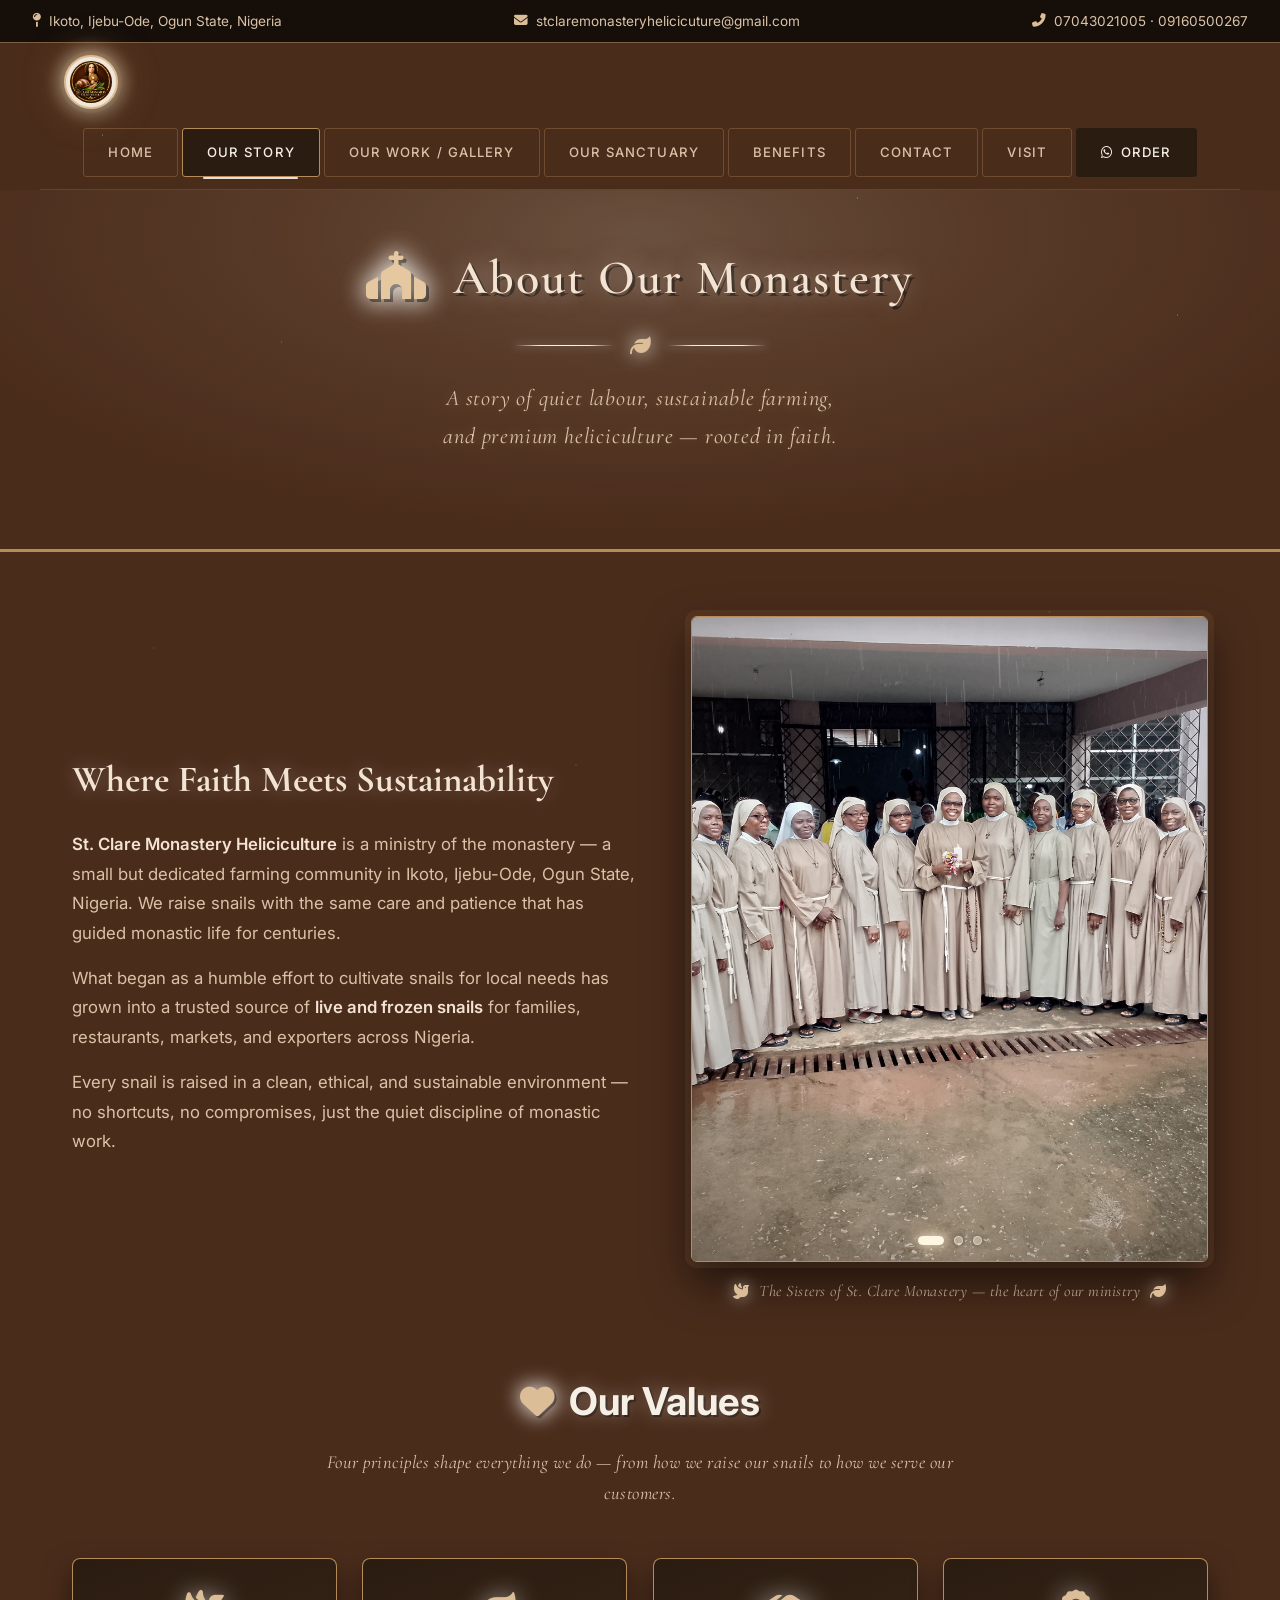
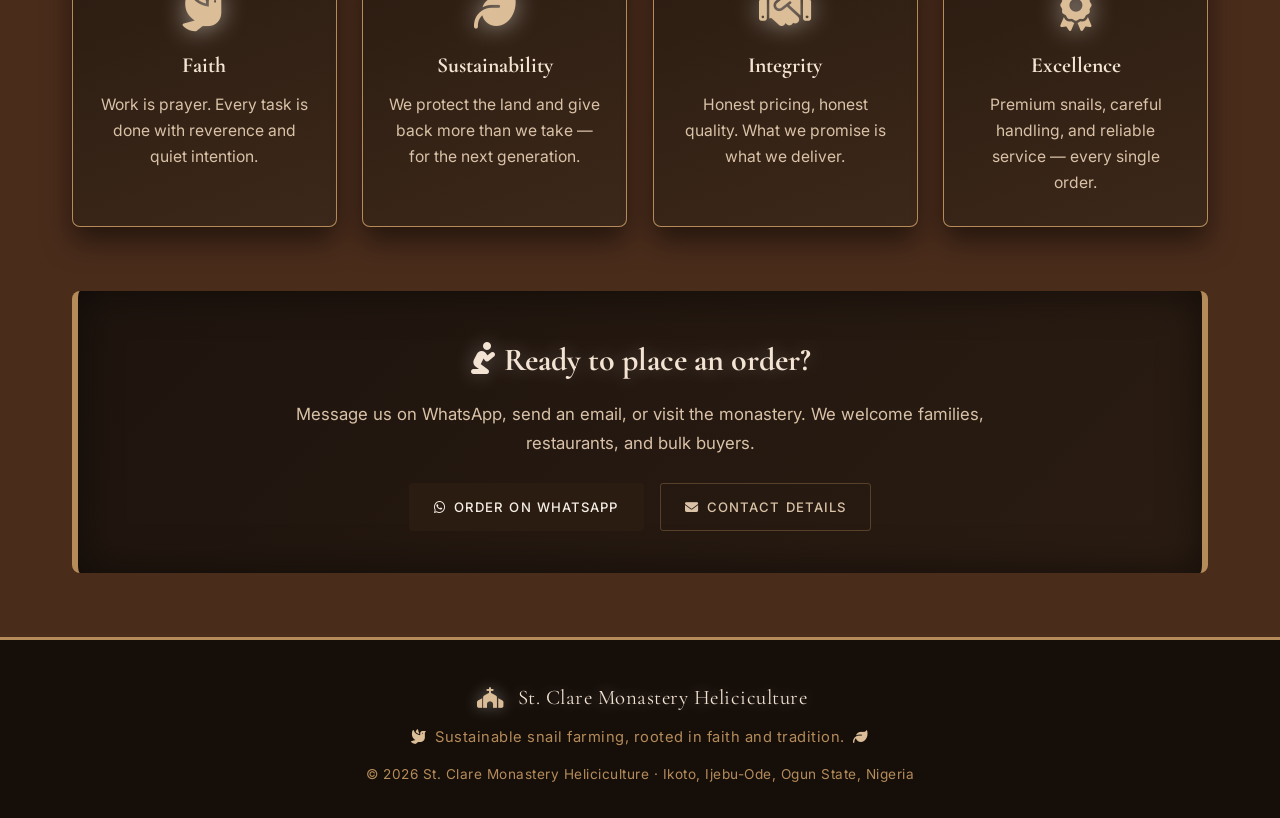
==== commit 99d07914: "about.html" ====
--- a/about.html
+++ b/about.html
@@ -7,6 +7,20 @@
   <meta name="keywords" content="about St Clare Monastery, heliciculture story, snail farming Nigeria, sustainable snails, Ijebu-Ode" />
   <meta name="author" content="St. Clare Monastery Heliciculture" />
   <title>About Us | St. Clare Monastery Heliciculture</title>
+  <script type="application/ld+json">
+{
+  "@context": "https://schema.org",
+  "@type": "AboutPage",
+  "name": "About St. Clare Monastery Heliciculture",
+  "description": "The story of St. Clare Monastery Heliciculture — sustainable snail farming in Ikoto, Ijebu-Ode, Ogun State, Nigeria.",
+  "url": "https://stclare-heliciculture.github.io/stclaremonastery-heliciculture/about.html",
+  "isPartOf": {
+    "@type": "WebSite",
+    "name": "St. Clare Monastery Heliciculture",
+    "url": "https://stclare-heliciculture.github.io/stclaremonastery-heliciculture/"
+  }
+}
+  </script>
 
   <link rel="preconnect" href="https://fonts.googleapis.com" />
   <link rel="preconnect" href="https://fonts.gstatic.com" crossorigin />
@@ -33,7 +47,7 @@
     <div class="nav-links">
       <a href="index.html" class="jesuit-btn">Home</a>
       <a href="about.html" class="jesuit-btn">Our Story</a>
-      <a href="gallery.html" class="jesuit-btn">Our Work</a>
+      <a href="gallery.html" class="jesuit-btn">Our Work / Gallery</a>
       <a href="sanctuary.html" class="jesuit-btn">Our Sanctuary</a>
       <a href="benefits.html" class="jesuit-btn">Benefits</a>
       <a href="index.html#contact" class="jesuit-btn">Contact</a>
--- a/style.css
+++ b/style.css
@@ -1514,3 +1514,61 @@
   background:
     linear-gradient(135deg, #1e140e 0%, #2b1c11 100%);
 }
+/* =====================================================================
+   ACTIVITY GALLERY — "Life at the Monastery" section on gallery.html
+===================================================================== */
+.activity-gallery {
+  display: grid;
+  grid-template-columns: repeat(auto-fit, minmax(280px, 1fr));
+  gap: 1.8rem;
+  margin-bottom: 2rem;
+}
+
+.activity-card {
+  margin: 0;
+  background: linear-gradient(160deg, var(--brown-deep) 0%, var(--brown-mid) 100%);
+  border-radius: 6px;
+  overflow: hidden;
+  border: 1px solid var(--brown-soft);
+  box-shadow: 0 10px 24px rgba(0, 0, 0, 0.5);
+  transition: transform 0.3s ease, box-shadow 0.3s ease;
+}
+
+.activity-card:hover {
+  transform: translateY(-4px);
+  box-shadow:
+    0 18px 36px rgba(0, 0, 0, 0.6),
+    0 0 30px 4px rgba(181, 139, 90, 0.28);
+}
+
+.activity-card a {
+  display: block;
+  aspect-ratio: 4 / 3;
+  overflow: hidden;
+  background: #1e140e;
+}
+
+.activity-card img {
+  width: 100%;
+  height: 100%;
+  object-fit: cover;
+  display: block;
+  transition: transform 0.6s ease, filter 0.4s ease;
+  filter: brightness(0.97) contrast(1.03);
+}
+
+.activity-card:hover img {
+  transform: scale(1.05);
+  filter: brightness(1.02) contrast(1.05);
+}
+
+.activity-card figcaption {
+  padding: 0.9rem 1rem;
+  text-align: center;
+  font-family: 'Cormorant Garamond', serif;
+  font-style: italic;
+  font-size: 0.98rem;
+  color: var(--cream-soft);
+  border-top: 1px solid rgba(181, 139, 90, 0.25);
+  letter-spacing: 0.4px;
+}
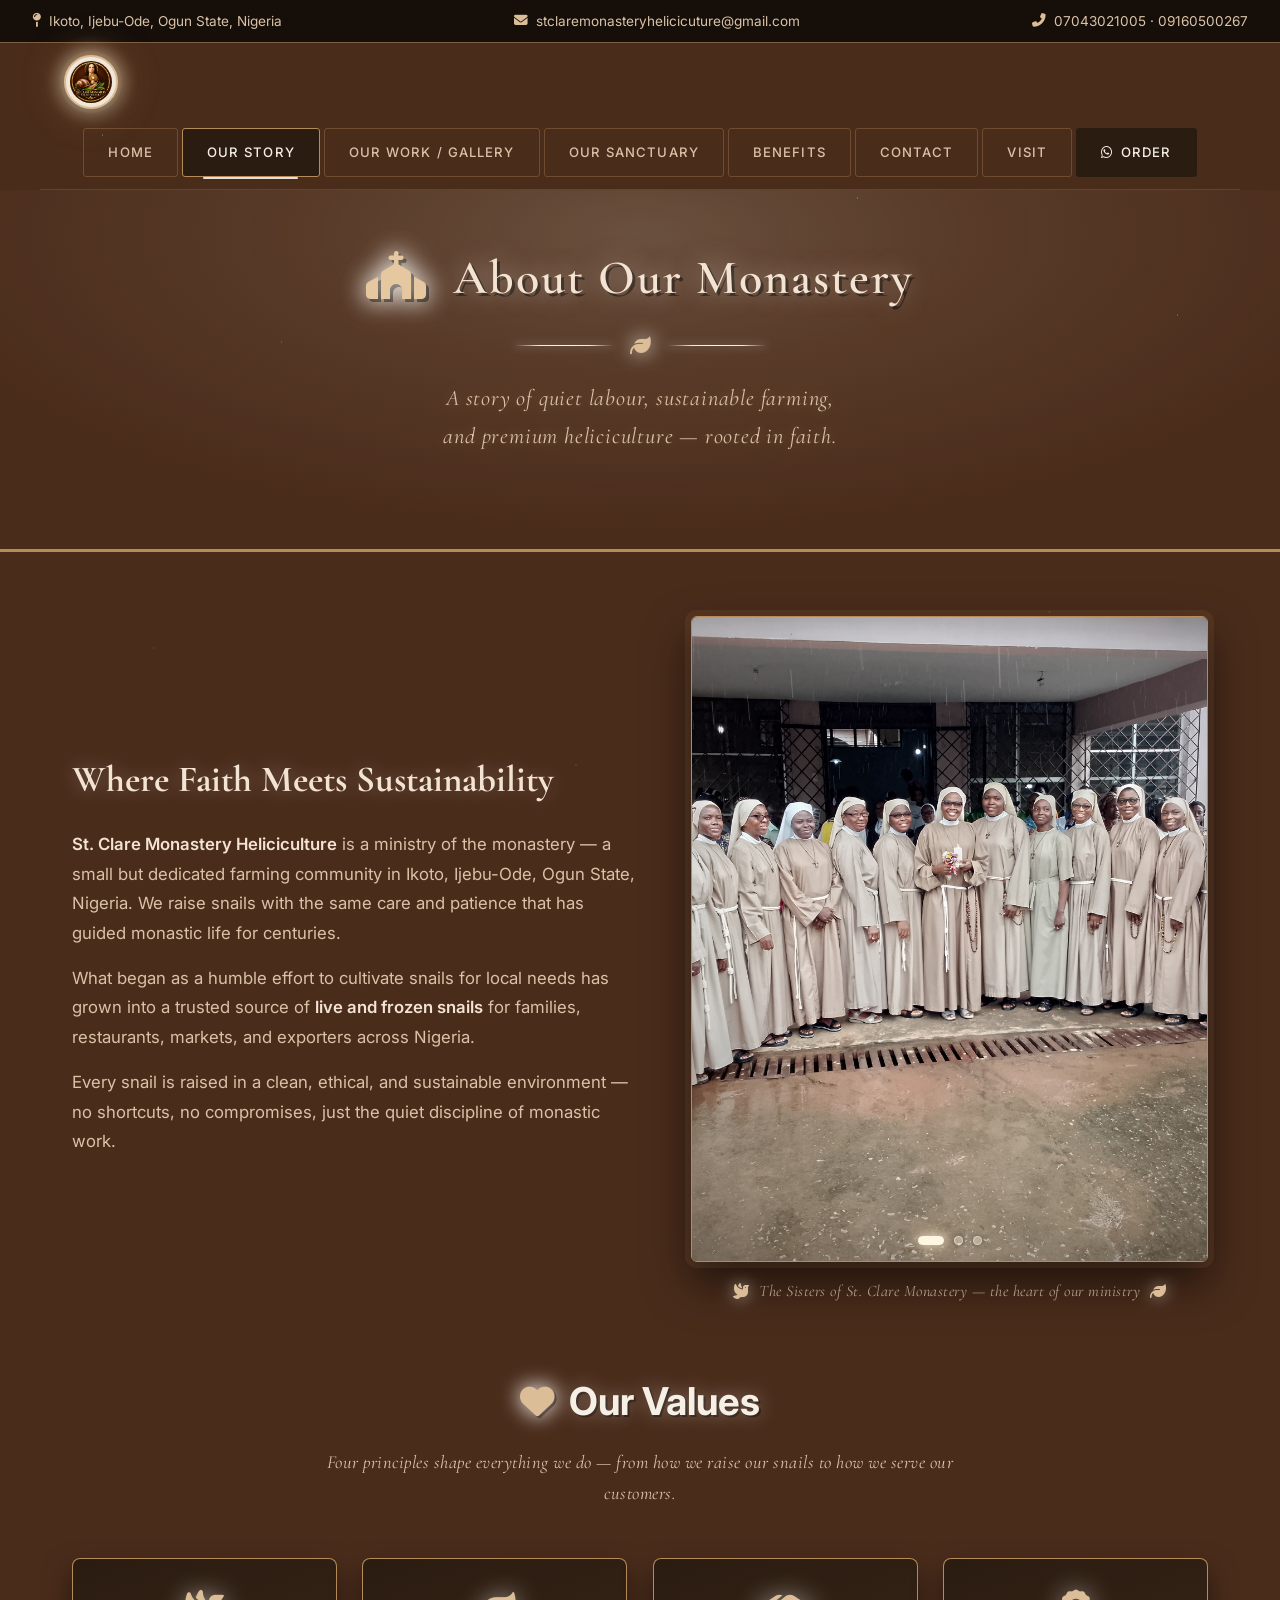
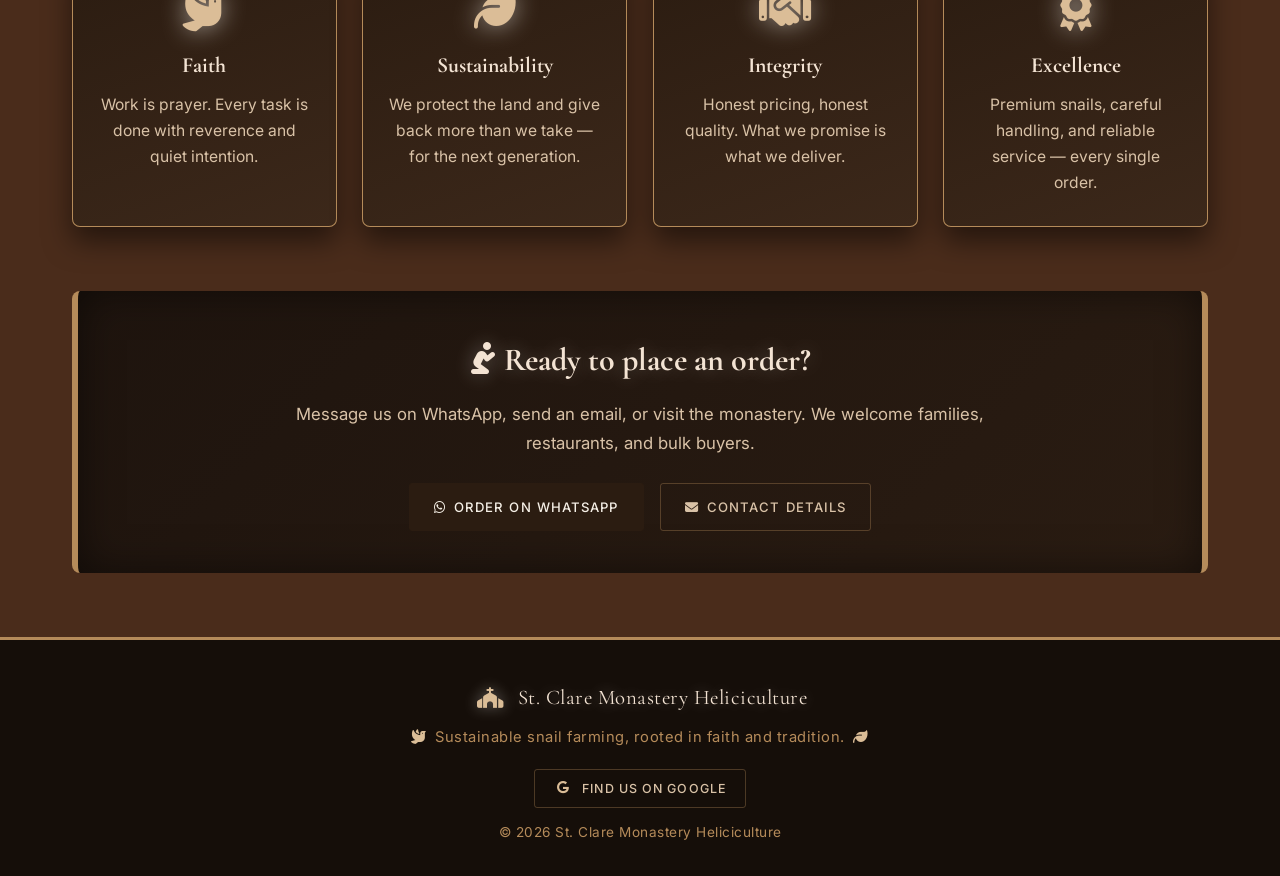
==== commit 32c284e8: "about.html" ====
--- a/about.html
+++ b/about.html
@@ -201,9 +201,18 @@
       Sustainable snail farming, rooted in faith and tradition.
       <i class="fas fa-leaf"></i>
     </p>
-    <p style="margin-top: 0.8rem; font-size: 0.85rem;">
-      &copy; <span id="year"></span> St. Clare Monastery Heliciculture · Ikoto, Ijebu-Ode, Ogun State, Nigeria
-    </p>
+    <p style="margin-top: 1.2rem;">
+  <a href="https://share.google/wUkG1nlkInnzcUFiG"
+     class="jesuit-btn"
+     target="_blank"
+     rel="noopener noreferrer"
+     style="font-size: 0.78rem; padding: 8px 18px;">
+    <i class="fab fa-google"></i> Find Us on Google
+  </a>
+</p>
+<p style="margin-top: 0.8rem; font-size: 0.85rem;">
+  &copy; <span id="year"></span> St. Clare Monastery Heliciculture
+</p>
   </footer>
 
   <script src="script.js"></script>
--- a/style.css
+++ b/style.css
@@ -1572,3 +1572,212 @@
   border-top: 1px solid rgba(181, 139, 90, 0.25);
   letter-spacing: 0.4px;
 }
+/* =====================================================================
+   WHITE GLOW — for "Our Work / Gallery" button on sub-pages
+   (products.html · site.html · environs.html)
+===================================================================== */
+.jesuit-btn-white-glow {
+  color: #fffdf8 !important;
+  background: #2b1c11 !important;
+  border-color: #fffdf8 !important;
+  position: relative;
+  text-shadow: 0 0 10px rgba(255, 253, 248, 0.8);
+  animation: whiteGlowPulse 3s ease-in-out infinite;
+}
+
+.jesuit-btn-white-glow::after {
+  content: "";
+  position: absolute;
+  bottom: -3px;
+  left: 15%;
+  right: 15%;
+  height: 2px;
+  background: #fffdf8;
+  opacity: 1;
+  border-radius: 2px;
+  box-shadow:
+    0 0 10px 2px rgba(255, 253, 248, 0.9),
+    0 0 20px 4px rgba(255, 253, 248, 0.5);
+}
+
+.jesuit-btn-white-glow i {
+  color: #fffdf8;
+  filter: drop-shadow(0 0 8px rgba(255, 253, 248, 0.9));
+}
+
+@keyframes whiteGlowPulse {
+  0%, 100% {
+    box-shadow:
+      0 0 0 0 rgba(255, 253, 248, 0.0),
+      0 0 14px 3px rgba(255, 253, 248, 0.35),
+      inset 0 0 12px 0 rgba(255, 253, 248, 0.1);
+  }
+  50% {
+    box-shadow:
+      0 0 0 4px rgba(255, 253, 248, 0.06),
+      0 0 26px 8px rgba(255, 253, 248, 0.65),
+      inset 0 0 18px 2px rgba(255, 253, 248, 0.2);
+  }
+     }
+/* =====================================================================
+   LIGHTBOX — full-screen image viewer with prev/next navigation
+===================================================================== */
+.lightbox {
+  position: fixed;
+  inset: 0;
+  z-index: 9999;
+  background: rgba(10, 6, 3, 0.95);
+  backdrop-filter: blur(8px);
+  display: none;
+  align-items: center;
+  justify-content: center;
+  opacity: 0;
+  transition: opacity 0.35s ease;
+  padding: 2rem;
+}
+
+.lightbox.is-open {
+  display: flex;
+  opacity: 1;
+}
+
+.lightbox .lb-image-wrap {
+  position: relative;
+  max-width: 90vw;
+  max-height: 88vh;
+  display: flex;
+  align-items: center;
+  justify-content: center;
+}
+
+.lightbox img {
+  max-width: 90vw;
+  max-height: 88vh;
+  width: auto;
+  height: auto;
+  object-fit: contain;
+  border-radius: 6px;
+  border: 2px solid var(--gold-light);
+  box-shadow:
+    0 0 0 8px rgba(181, 139, 90, 0.15),
+    0 0 60px 20px rgba(255, 233, 196, 0.25),
+    0 30px 80px rgba(0, 0, 0, 0.8);
+  background: #0d0805;
+  transition: opacity 0.25s ease;
+}
+
+.lightbox .lb-caption {
+  position: absolute;
+  bottom: -2.5rem;
+  left: 0;
+  right: 0;
+  text-align: center;
+  font-family: 'Cormorant Garamond', serif;
+  font-style: italic;
+  font-size: 1.05rem;
+  color: var(--cream-bright);
+  letter-spacing: 0.5px;
+  text-shadow: 0 0 12px rgba(0, 0, 0, 0.9);
+  pointer-events: none;
+}
+
+/* Nav buttons */
+.lightbox .lb-btn {
+  position: absolute;
+  top: 50%;
+  transform: translateY(-50%);
+  width: 54px;
+  height: 54px;
+  border-radius: 50%;
+  background: rgba(43, 28, 17, 0.85);
+  border: 1.5px solid var(--gold-core);
+  color: var(--cream-bright);
+  font-size: 1.3rem;
+  display: inline-flex;
+  align-items: center;
+  justify-content: center;
+  cursor: pointer;
+  transition: all 0.25s ease;
+  z-index: 2;
+  box-shadow: 0 0 20px 2px rgba(0, 0, 0, 0.6);
+}
+
+.lightbox .lb-btn:hover {
+  background: #4a2c1b;
+  border-color: var(--gold-blaze);
+  color: var(--gold-blaze);
+  transform: translateY(-50%) scale(1.08);
+  box-shadow: 0 0 30px 6px rgba(255, 246, 226, 0.4);
+}
+
+.lightbox .lb-prev { left: 2rem; }
+.lightbox .lb-next { right: 2rem; }
+
+.lightbox .lb-close {
+  position: absolute;
+  top: 1.5rem;
+  right: 1.5rem;
+  width: 46px;
+  height: 46px;
+  border-radius: 50%;
+  background: rgba(43, 28, 17, 0.85);
+  border: 1.5px solid var(--gold-core);
+  color: var(--cream-bright);
+  font-size: 1.1rem;
+  display: inline-flex;
+  align-items: center;
+  justify-content: center;
+  cursor: pointer;
+  transition: all 0.25s ease;
+  z-index: 3;
+}
+
+.lightbox .lb-close:hover {
+  background: #4a2c1b;
+  border-color: var(--gold-blaze);
+  color: var(--gold-blaze);
+  transform: rotate(90deg);
+}
+
+/* Counter */
+.lightbox .lb-counter {
+  position: absolute;
+  bottom: 1.5rem;
+  left: 50%;
+  transform: translateX(-50%);
+  font-family: 'Inter', sans-serif;
+  font-size: 0.85rem;
+  letter-spacing: 2px;
+  color: var(--gold-light);
+  background: rgba(30, 20, 14, 0.85);
+  padding: 6px 16px;
+  border-radius: 40px;
+  border: 1px solid var(--gold-core);
+  z-index: 2;
+}
+
+/* Responsive */
+@media (max-width: 720px) {
+  .lightbox { padding: 1rem; }
+
+  .lightbox .lb-btn {
+    width: 44px;
+    height: 44px;
+    font-size: 1.05rem;
+  }
+
+  .lightbox .lb-prev { left: 0.6rem; }
+  .lightbox .lb-next { right: 0.6rem; }
+
+  .lightbox .lb-close {
+    top: 0.8rem;
+    right: 0.8rem;
+    width: 40px;
+    height: 40px;
+  }
+
+  .lightbox .lb-caption {
+    bottom: -2.2rem;
+    font-size: 0.95rem;
+  }
+   }
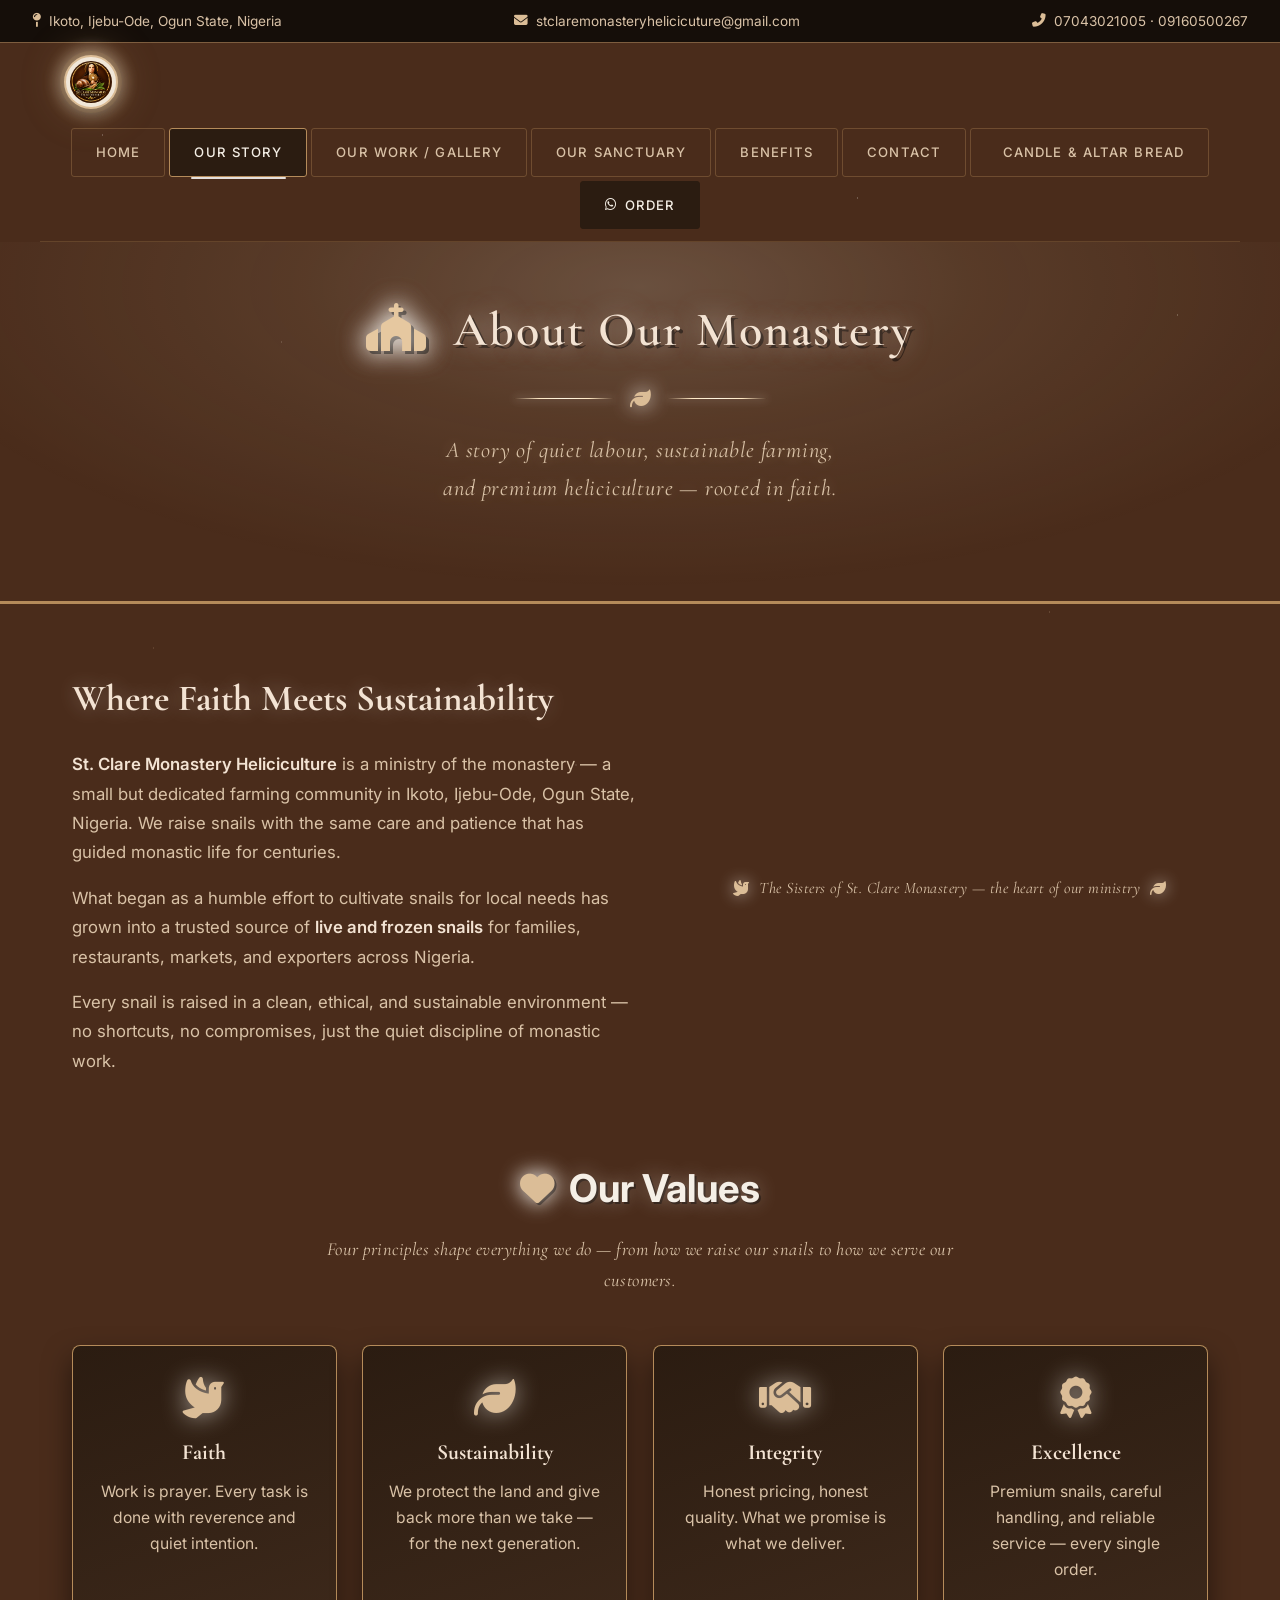
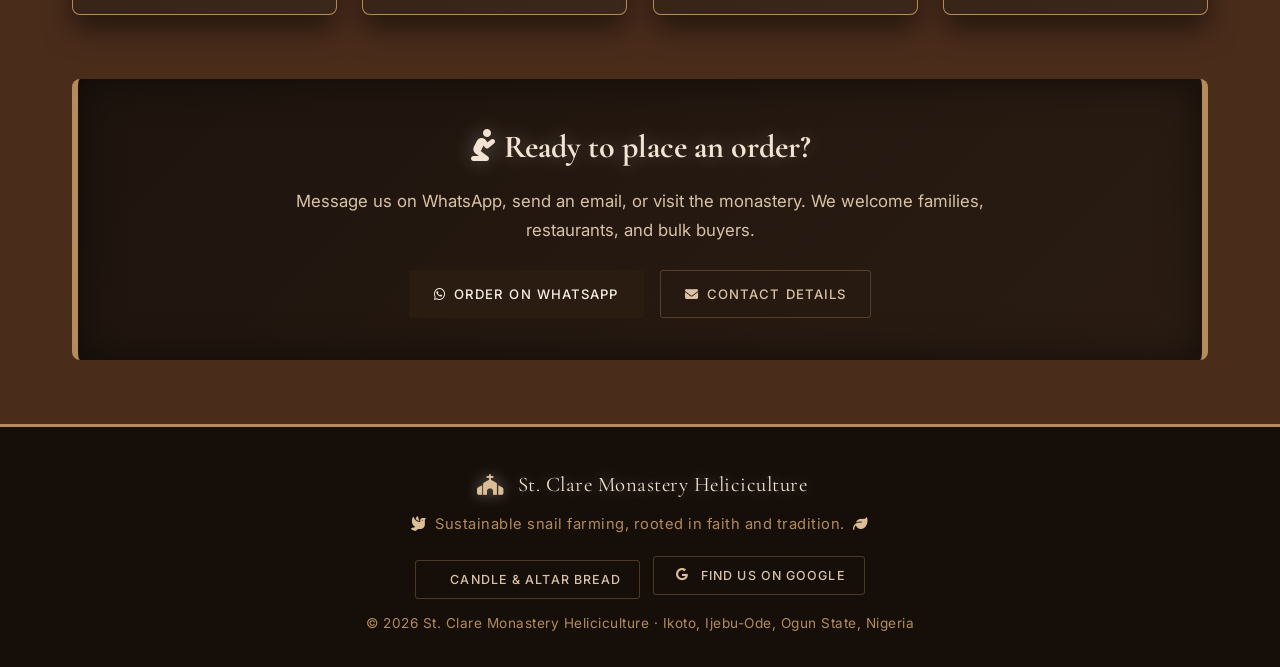
==== commit acd81b9c: "about.html" ====
--- a/about.html
+++ b/about.html
@@ -4,22 +4,17 @@
   <meta charset="UTF-8" />
   <meta name="viewport" content="width=device-width, initial-scale=1.0" />
   <meta name="description" content="About St. Clare Monastery Heliciculture — our story, mission, values, and sustainable snail farming in Ikoto, Ijebu-Ode, Nigeria." />
-  <meta name="keywords" content="about St Clare Monastery, heliciculture story, snail farming Nigeria, sustainable snails, Ijebu-Ode" />
   <meta name="author" content="St. Clare Monastery Heliciculture" />
   <title>About Us | St. Clare Monastery Heliciculture</title>
+
   <script type="application/ld+json">
-{
-  "@context": "https://schema.org",
-  "@type": "AboutPage",
-  "name": "About St. Clare Monastery Heliciculture",
-  "description": "The story of St. Clare Monastery Heliciculture — sustainable snail farming in Ikoto, Ijebu-Ode, Ogun State, Nigeria.",
-  "url": "https://stclare-heliciculture.github.io/stclaremonastery-heliciculture/about.html",
-  "isPartOf": {
-    "@type": "WebSite",
-    "name": "St. Clare Monastery Heliciculture",
-    "url": "https://stclare-heliciculture.github.io/stclaremonastery-heliciculture/"
+  {
+    "@context": "https://schema.org",
+    "@type": "AboutPage",
+    "name": "About St. Clare Monastery Heliciculture",
+    "url": "https://stclare-heliciculture.github.io/stclaremonastery-heliciculture/about.html",
+    "isPartOf": { "@type": "WebSite", "name": "St. Clare Monastery Heliciculture", "url": "https://stclare-heliciculture.github.io/stclaremonastery-heliciculture/" }
   }
-}
   </script>
 
   <link rel="preconnect" href="https://fonts.googleapis.com" />
@@ -37,13 +32,8 @@
     <span><i class="fas fa-phone-alt"></i> 07043021005 · 09160500267</span>
   </div>
 
-  <!-- ==================== JESUIT-STYLE NAVIGATION + MINI LOGO ==================== -->
   <nav class="jesuit-nav" aria-label="Primary navigation">
-
-    <a href="index.html" class="nav-logo-badge" aria-label="St. Clare Monastery — Home">
-      <img src="st. clare monastery heliciculture.png" alt="St. Clare Monastery Logo" />
-    </a>
-
+    <a href="index.html" class="nav-logo-badge" aria-label="Home"><img src="st. clare monastery heliciculture.png" alt="St. Clare Monastery Logo" /></a>
     <div class="nav-links">
       <a href="index.html" class="jesuit-btn">Home</a>
       <a href="about.html" class="jesuit-btn">Our Story</a>
@@ -51,168 +41,62 @@
       <a href="sanctuary.html" class="jesuit-btn">Our Sanctuary</a>
       <a href="benefits.html" class="jesuit-btn">Benefits</a>
       <a href="index.html#contact" class="jesuit-btn">Contact</a>
-      <a href="index.html#location" class="jesuit-btn">Visit</a>
-      <a href="https://wa.me/2347043021005?text=Hello%20St.%20Clare%20Monastery%2C%20I%20would%20like%20to%20order."
-         class="jesuit-btn jesuit-btn-primary"
-         target="_blank"
-         rel="noopener noreferrer">
-        <i class="fab fa-whatsapp"></i> Order
-      </a>
+      <a href="https://st-clarecandle-altar-bread-ent.github.io/St.-Clare-Candle-and-Altar-Bread-Enterprise-/" class="jesuit-btn" target="_blank" rel="noopener noreferrer"><i class="fas fa-candle-holder"></i> Candle &amp; Altar Bread</a>
+      <a href="https://wa.me/2347043021005?text=Hello%20St.%20Clare%20Monastery%2C%20I%20would%20like%20to%20order." class="jesuit-btn jesuit-btn-primary" target="_blank" rel="noopener noreferrer"><i class="fab fa-whatsapp"></i> Order</a>
     </div>
-
   </nav>
 
   <header class="hero" style="padding: 3rem 2rem 3.5rem;">
     <h1 style="font-family: 'Cormorant Garamond', serif; font-size: clamp(2rem, 4.5vw, 3rem); font-weight: 600; letter-spacing: 2px; color: var(--cream-bright); text-shadow: 0 0 25px rgba(255, 253, 248, 0.5), 3px 3px 0 rgba(0,0,0,0.5); margin-bottom: 0.6rem;">
-      <i class="fas fa-church" style="color: var(--gold-pale); margin-right: 12px; filter: drop-shadow(0 0 12px rgba(255,253,248,0.8));"></i>
-      About Our Monastery
+      <i class="fas fa-church" style="color: var(--gold-pale); margin-right: 12px; filter: drop-shadow(0 0 12px rgba(255,253,248,0.8));"></i> About Our Monastery
     </h1>
-
-    <div class="hero-divider">
-      <span class="line"></span>
-      <i class="fas fa-leaf"></i>
-      <span class="line"></span>
-    </div>
-
-    <p class="tagline">
-      A story of quiet labour, sustainable farming,<br />
-      and premium heliciculture — rooted in faith.
-    </p>
+    <div class="hero-divider"><span class="line"></span><i class="fas fa-leaf"></i><span class="line"></span></div>
+    <p class="tagline">A story of quiet labour, sustainable farming,<br />and premium heliciculture — rooted in faith.</p>
   </header>
 
   <main class="container">
-
-    <!-- ---------- INTRO WITH SISTERS SLIDESHOW ---------- -->
     <section class="about-intro-section">
       <div>
-        <h2 style="font-family: 'Cormorant Garamond', serif; font-size: clamp(1.7rem, 3vw, 2.3rem); color: var(--cream-bright); margin-bottom: 1.2rem; text-shadow: 0 0 20px rgba(255,253,248,0.3);">
-          Where Faith Meets Sustainability
-        </h2>
-
-        <p style="font-size: 1.05rem; color: var(--cream-soft); margin-bottom: 1rem; line-height: 1.75;">
-          <strong style="color: var(--cream-bright); font-weight: 600;">St. Clare Monastery Heliciculture</strong> is a ministry of the monastery — a small but dedicated farming community in Ikoto, Ijebu-Ode, Ogun State, Nigeria. We raise snails with the same care and patience that has guided monastic life for centuries.
-        </p>
-
-        <p style="font-size: 1.05rem; color: var(--cream-soft); margin-bottom: 1rem; line-height: 1.75;">
-          What began as a humble effort to cultivate snails for local needs has grown into a trusted source of <strong style="color: var(--cream-bright); font-weight: 600;">live and frozen snails</strong> for families, restaurants, markets, and exporters across Nigeria.
-        </p>
-
-        <p style="font-size: 1.05rem; color: var(--cream-soft); margin-bottom: 1rem; line-height: 1.75;">
-          Every snail is raised in a clean, ethical, and sustainable environment — no shortcuts, no compromises, just the quiet discipline of monastic work.
-        </p>
+        <h2 style="font-family: 'Cormorant Garamond', serif; font-size: clamp(1.7rem, 3vw, 2.3rem); color: var(--cream-bright); margin-bottom: 1.2rem; text-shadow: 0 0 20px rgba(255,253,248,0.3);">Where Faith Meets Sustainability</h2>
+        <p style="font-size: 1.05rem; color: var(--cream-soft); margin-bottom: 1rem; line-height: 1.75;"><strong style="color: var(--cream-bright); font-weight: 600;">St. Clare Monastery Heliciculture</strong> is a ministry of the monastery — a small but dedicated farming community in Ikoto, Ijebu-Ode, Ogun State, Nigeria. We raise snails with the same care and patience that has guided monastic life for centuries.</p>
+        <p style="font-size: 1.05rem; color: var(--cream-soft); margin-bottom: 1rem; line-height: 1.75;">What began as a humble effort to cultivate snails for local needs has grown into a trusted source of <strong style="color: var(--cream-bright); font-weight: 600;">live and frozen snails</strong> for families, restaurants, markets, and exporters across Nigeria.</p>
+        <p style="font-size: 1.05rem; color: var(--cream-soft); margin-bottom: 1rem; line-height: 1.75;">Every snail is raised in a clean, ethical, and sustainable environment — no shortcuts, no compromises, just the quiet discipline of monastic work.</p>
       </div>
-
-      <!-- SISTERS SLIDESHOW -->
       <figure style="margin: 0;">
-        <div class="sisters-slideshow" id="sistersSlideshow">
-
-          <div class="slide is-active">
-            <img src="picvalidityofsisters.jpg" alt="The Sisters of St. Clare Monastery" loading="lazy" />
-          </div>
-
-          <div class="slide">
-            <img src="sisters bond1.jpg" alt="Sisters of St. Clare Monastery — in fellowship" loading="lazy" />
-          </div>
-
-          <div class="slide">
-            <img src="sisters bond2.jpg" alt="Sisters of St. Clare Monastery — in service" loading="lazy" />
-          </div>
-
-          <!-- Slide indicator dots -->
-          <div class="slide-dots" aria-hidden="true">
-            <span class="dot is-active"></span>
-            <span class="dot"></span>
-            <span class="dot"></span>
-          </div>
-
-        </div>
-
-        <figcaption class="sisters-caption">
-          <i class="fas fa-dove"></i>
-          The Sisters of St. Clare Monastery — the heart of our ministry
-          <i class="fas fa-leaf"></i>
-        </figcaption>
+        <div class="sisters-portrait"><img src="picvalidityofsisters.jpg" alt="The Sisters of St. Clare Monastery Heliciculture" loading="lazy" /></div>
+        <figcaption class="sisters-caption"><i class="fas fa-dove"></i>The Sisters of St. Clare Monastery — the heart of our ministry<i class="fas fa-leaf"></i></figcaption>
       </figure>
     </section>
 
-    <!-- ---------- VALUES ---------- -->
     <section>
       <h2 class="section-title"><i class="fas fa-heart"></i> Our Values</h2>
-      <p class="section-subtitle">
-        Four principles shape everything we do — from how we raise our snails to how we serve our customers.
-      </p>
-
+      <p class="section-subtitle">Four principles shape everything we do — from how we raise our snails to how we serve our customers.</p>
       <div class="about-values">
-        <article class="value-card">
-          <i class="fas fa-dove"></i>
-          <h3>Faith</h3>
-          <p>Work is prayer. Every task is done with reverence and quiet intention.</p>
-        </article>
-
-        <article class="value-card">
-          <i class="fas fa-leaf"></i>
-          <h3>Sustainability</h3>
-          <p>We protect the land and give back more than we take — for the next generation.</p>
-        </article>
-
-        <article class="value-card">
-          <i class="fas fa-handshake"></i>
-          <h3>Integrity</h3>
-          <p>Honest pricing, honest quality. What we promise is what we deliver.</p>
-        </article>
-
-        <article class="value-card">
-          <i class="fas fa-award"></i>
-          <h3>Excellence</h3>
-          <p>Premium snails, careful handling, and reliable service — every single order.</p>
-        </article>
+        <article class="value-card"><i class="fas fa-dove"></i><h3>Faith</h3><p>Work is prayer. Every task is done with reverence and quiet intention.</p></article>
+        <article class="value-card"><i class="fas fa-leaf"></i><h3>Sustainability</h3><p>We protect the land and give back more than we take — for the next generation.</p></article>
+        <article class="value-card"><i class="fas fa-handshake"></i><h3>Integrity</h3><p>Honest pricing, honest quality. What we promise is what we deliver.</p></article>
+        <article class="value-card"><i class="fas fa-award"></i><h3>Excellence</h3><p>Premium snails, careful handling, and reliable service — every single order.</p></article>
       </div>
     </section>
 
-    <!-- ---------- CLOSING BAND ---------- -->
     <section class="about-closing">
       <h2><i class="fas fa-pray"></i> Ready to place an order?</h2>
-      <p>
-        Message us on WhatsApp, send an email, or visit the monastery. We welcome families, restaurants, and bulk buyers.
-      </p>
-
+      <p>Message us on WhatsApp, send an email, or visit the monastery. We welcome families, restaurants, and bulk buyers.</p>
       <div class="btn-row">
-        <a href="https://wa.me/2347043021005?text=Hello%20St.%20Clare%20Monastery%2C%20I%20would%20like%20to%20order."
-           class="jesuit-btn jesuit-btn-primary"
-           target="_blank"
-           rel="noopener noreferrer">
-          <i class="fab fa-whatsapp"></i> Order on WhatsApp
-        </a>
-
-        <a href="index.html#contact" class="jesuit-btn">
-          <i class="fas fa-envelope"></i> Contact Details
-        </a>
+        <a href="https://wa.me/2347043021005?text=Hello%20St.%20Clare%20Monastery%2C%20I%20would%20like%20to%20order." class="jesuit-btn jesuit-btn-primary" target="_blank" rel="noopener noreferrer"><i class="fab fa-whatsapp"></i> Order on WhatsApp</a>
+        <a href="index.html#contact" class="jesuit-btn"><i class="fas fa-envelope"></i> Contact Details</a>
       </div>
     </section>
-
   </main>
 
   <footer class="footer">
-    <div class="footer-brand">
-      <i class="fas fa-church"></i> St. Clare Monastery Heliciculture
-    </div>
-    <p>
-      <i class="fas fa-dove"></i>
-      Sustainable snail farming, rooted in faith and tradition.
-      <i class="fas fa-leaf"></i>
+    <div class="footer-brand"><i class="fas fa-church"></i> St. Clare Monastery Heliciculture</div>
+    <p><i class="fas fa-dove"></i> Sustainable snail farming, rooted in faith and tradition. <i class="fas fa-leaf"></i></p>
+    <p style="margin-top: 1.2rem;">
+      <a href="https://st-clarecandle-altar-bread-ent.github.io/St.-Clare-Candle-and-Altar-Bread-Enterprise-/" class="jesuit-btn" target="_blank" rel="noopener noreferrer" style="font-size: 0.78rem; padding: 8px 18px; margin-right: 0.5rem;"><i class="fas fa-candle-holder"></i> Candle &amp; Altar Bread</a>
+      <a href="https://share.google/wUkG1nlkInnzcUFiG" class="jesuit-btn" target="_blank" rel="noopener noreferrer" style="font-size: 0.78rem; padding: 8px 18px;"><i class="fab fa-google"></i> Find Us on Google</a>
     </p>
-    <p style="margin-top: 1.2rem;">
-  <a href="https://share.google/wUkG1nlkInnzcUFiG"
-     class="jesuit-btn"
-     target="_blank"
-     rel="noopener noreferrer"
-     style="font-size: 0.78rem; padding: 8px 18px;">
-    <i class="fab fa-google"></i> Find Us on Google
-  </a>
-</p>
-<p style="margin-top: 0.8rem; font-size: 0.85rem;">
-  &copy; <span id="year"></span> St. Clare Monastery Heliciculture
-</p>
+    <p style="margin-top: 0.8rem; font-size: 0.85rem;">&copy; <span id="year"></span> St. Clare Monastery Heliciculture · Ikoto, Ijebu-Ode, Ogun State, Nigeria</p>
   </footer>
 
   <script src="script.js"></script>
